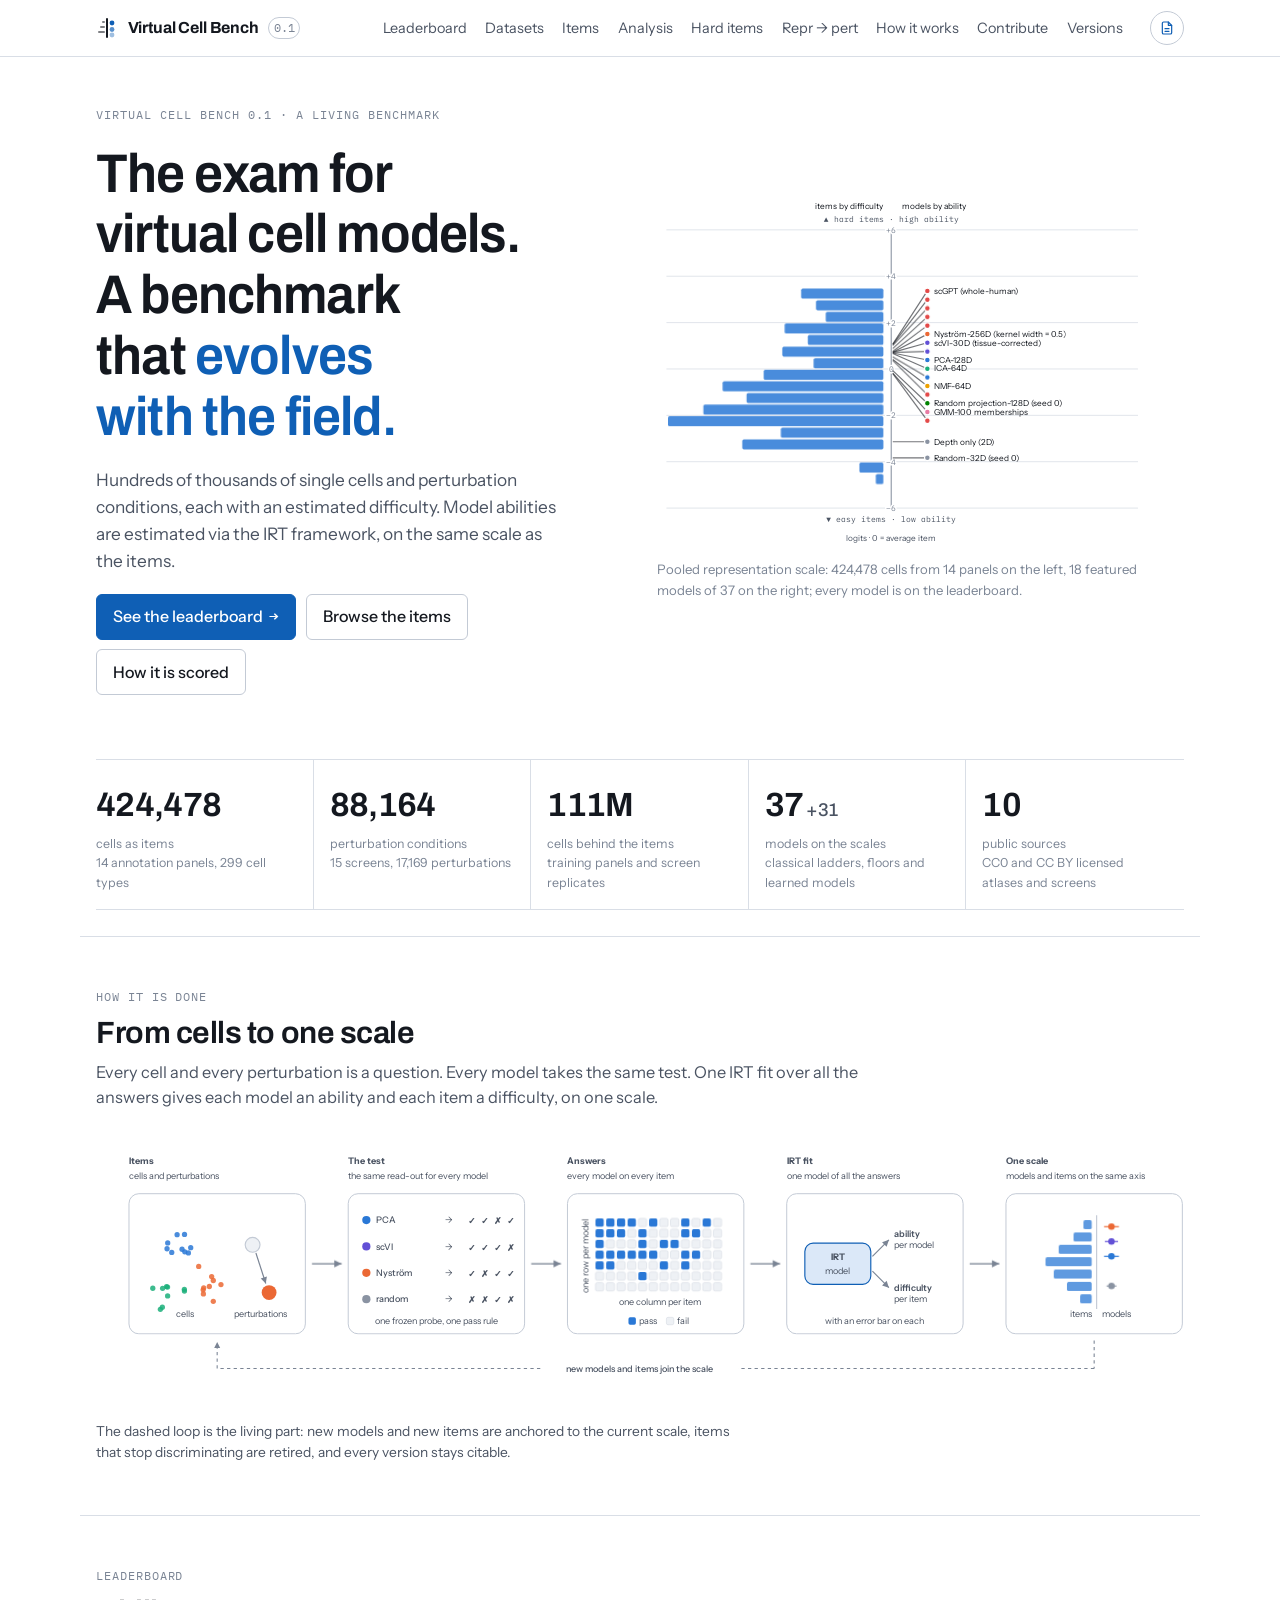
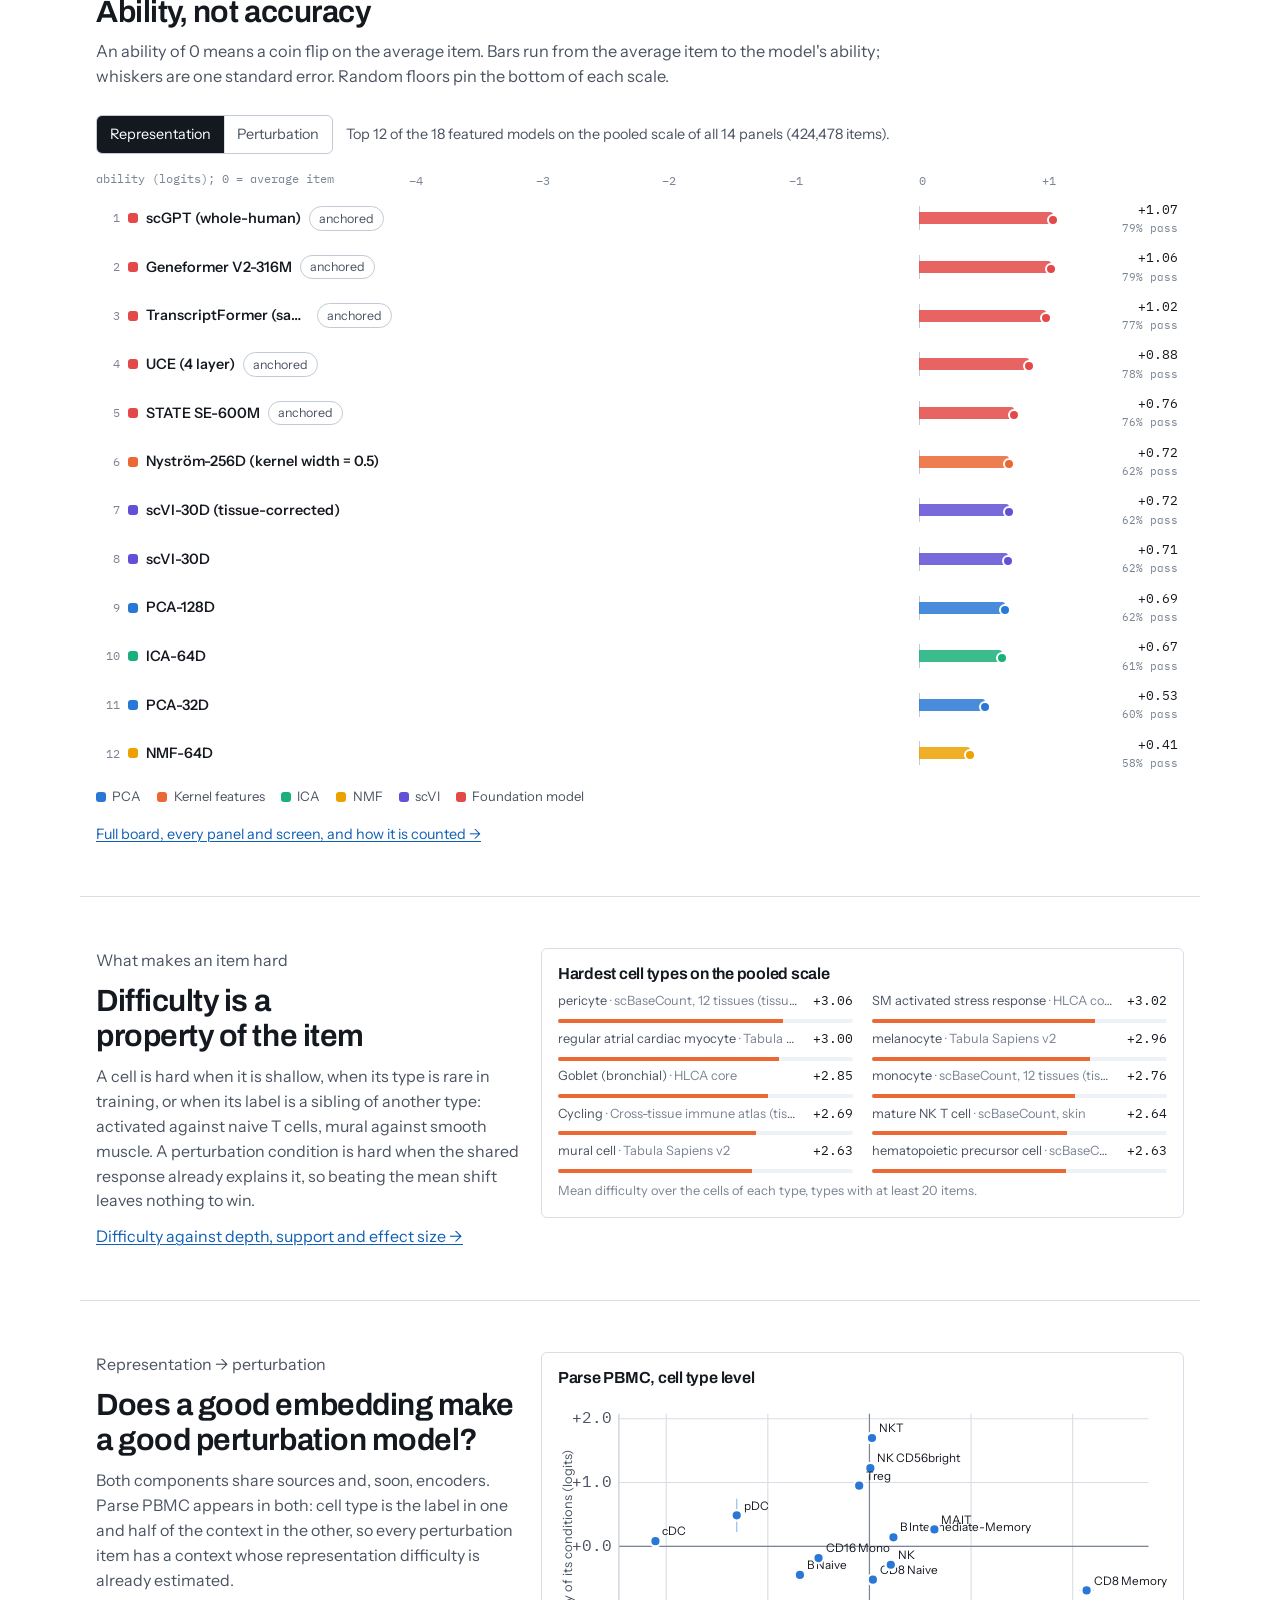
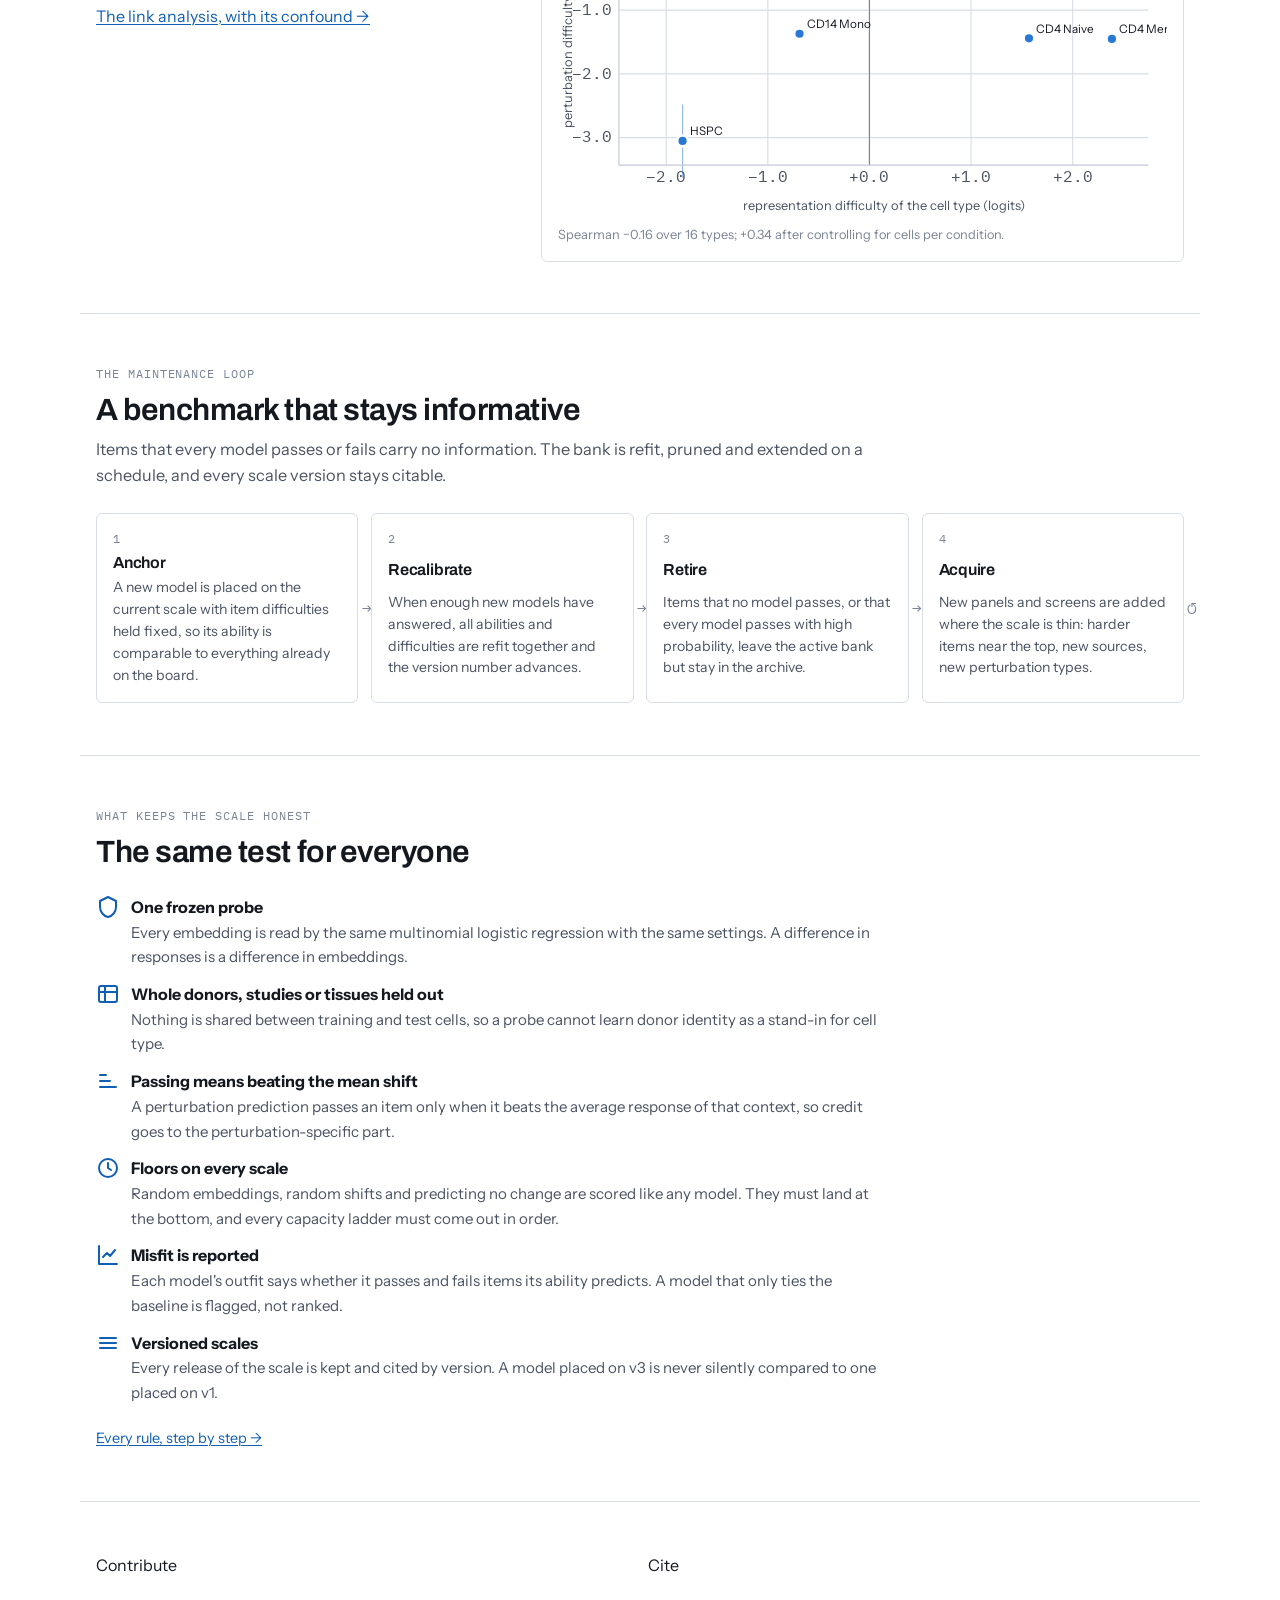
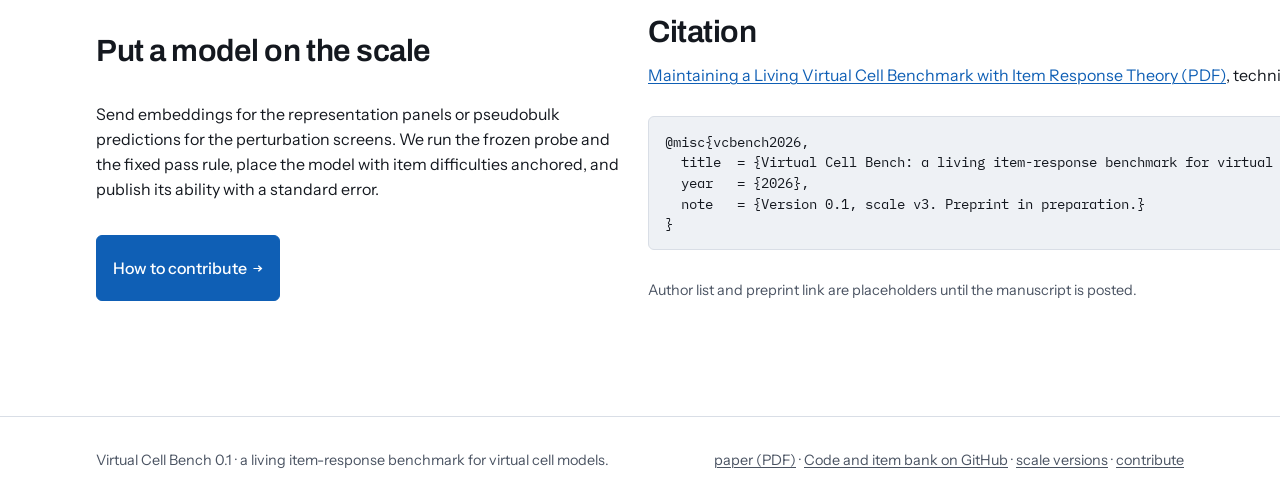
==== index.html @ 53761ced "Publish site from vc-benchmark 5a54bb7 (2026-10-26)" ====
<!doctype html>
<html lang="en">
<head>
<meta charset="utf-8">
<meta name="viewport" content="width=device-width, initial-scale=1, viewport-fit=cover">
<title>Virtual Cell Bench</title>
<meta name="description" content="A living item-response benchmark for virtual cell models: every cell and every perturbation condition carries a difficulty, every model an ability, on one logit scale.">
<link rel="icon" href="data:image/svg+xml,%3Csvg xmlns='http://www.w3.org/2000/svg' viewBox='0 0 32 32'%3E%3Crect width='32' height='32' rx='7' fill='%2314181f'/%3E%3Crect x='14.5' y='5' width='3' height='22' rx='1.5' fill='%23fff'/%3E%3Crect x='6' y='20' width='7' height='2.4' rx='1.2' fill='%23fff' opacity='.6'/%3E%3Crect x='8' y='14' width='5' height='2.4' rx='1.2' fill='%23fff' opacity='.6'/%3E%3Crect x='10' y='8' width='3' height='2.4' rx='1.2' fill='%23fff' opacity='.6'/%3E%3Ccircle cx='22' cy='9' r='2.8' fill='%236ea8f0'/%3E%3Ccircle cx='22' cy='16' r='2.8' fill='%236ea8f0' opacity='.7'/%3E%3Ccircle cx='22' cy='23' r='2.8' fill='%236ea8f0' opacity='.4'/%3E%3C/svg%3E">
<link rel="preconnect" href="https://fonts.googleapis.com">
<link rel="preconnect" href="https://fonts.gstatic.com" crossorigin>
<link rel="stylesheet" href="https://fonts.googleapis.com/css2?family=Archivo:wdth,wght@62..125,400..800&family=Instrument+Sans:wght@400;500;600&family=IBM+Plex+Mono:wght@400;500&display=swap">
<link rel="stylesheet" href="assets/site.css">
<script type="module" src="assets/app.js"></script>
</head>
<body data-page="home" data-base="./">
<div id="nav"></div>
<main>

  <section class="wrap hero" id="top">
    <div class="hero-copy">
      <p class="kicker">Virtual Cell Bench 0.1 · a living benchmark</p>
      <h1><span>The exam for virtual cell models.</span><span>A benchmark that <em>evolves with the field.</em></span></h1>
      <p class="lead" id="hero-lead">Hundreds of thousands of single cells and perturbation conditions, each with an estimated difficulty. Model abilities are estimated via the IRT framework, on the same scale as the items.</p>
      <div class="cta">
        <a class="btn primary" href="leaderboard/">See the leaderboard <span class="arr">→</span></a>
        <a class="btn" href="items/">Browse the items</a>
        <a class="btn" href="how/">How it is scored</a>
      </div>
    </div>
    <figure class="hero-fig">
      <div id="wright-hero" aria-label="Wright map: items by difficulty and models by ability on one logit axis"></div>
      <figcaption id="wright-cap">Pooled representation scale: 424,478 cells from 14 panels on the left, 30 embedding models on the right.</figcaption>
    </figure>
  </section>

  <section class="wrap section tight" id="numbers">
    <dl class="bignums" id="bignums"></dl>
  </section>

  <section class="wrap section" id="pipeline">
    <div class="head">
      <p class="kicker">How it is done</p>
      <h2>From cells to one scale</h2>
      <p class="lead">Every cell and every perturbation is a question. Every model takes the same test. One IRT fit over all the answers gives each model an ability and each item a difficulty, on one scale.</p>
    </div>
    <figure class="scene">
<svg class="scene-svg pipeline" viewBox="0 0 1320 330" role="img" aria-label="The pipeline: cells and perturbations are the items; every model takes the same test; the answers form a pass/fail matrix; an IRT model fits an ability per model and a difficulty per item; both sit on one scale; new models and new items join the same scale and every version is kept." style="width:100%;height:auto;display:block" font-family="var(--body)">
<defs><marker id="pp-a" viewBox="0 0 10 10" refX="9" refY="5" markerWidth="7" markerHeight="7" orient="auto-start-reverse"><path d="M1 1 L9 5 L1 9 z" fill="var(--fg-3)"/></marker></defs>
<g class="pp-step" style="--i:0"><text x="40" y="34" text-anchor="start" font-size="15" fill="var(--fg)" font-weight="700">Items</text>
<text x="40" y="52" text-anchor="start" font-size="11.5" fill="var(--fg-3)">cells and perturbations</text>
<rect x="40" y="70" width="214" height="170" rx="12" fill="var(--bg-2)" stroke="var(--line-2)" stroke-width="1.2"/>
<circle cx="87.0" cy="129.7" r="3.2" fill="var(--s1)" stroke="none" stroke-width="1.5" opacity="0.85"/>
<circle cx="107.4" cy="119.4" r="3.2" fill="var(--s1)" stroke="none" stroke-width="1.5" opacity="0.85"/>
<circle cx="98.4" cy="119.7" r="3.2" fill="var(--s1)" stroke="none" stroke-width="1.5" opacity="0.85"/>
<circle cx="112.1" cy="141.8" r="3.2" fill="var(--s1)" stroke="none" stroke-width="1.5" opacity="0.85"/>
<circle cx="114.9" cy="135.5" r="3.2" fill="var(--s1)" stroke="none" stroke-width="1.5" opacity="0.85"/>
<circle cx="104.4" cy="137.4" r="3.2" fill="var(--s1)" stroke="none" stroke-width="1.5" opacity="0.85"/>
<circle cx="91.9" cy="141.3" r="3.2" fill="var(--s1)" stroke="none" stroke-width="1.5" opacity="0.85"/>
<circle cx="86.2" cy="136.8" r="3.2" fill="var(--s1)" stroke="none" stroke-width="1.5" opacity="0.85"/>
<circle cx="107.7" cy="140.5" r="3.2" fill="var(--s1)" stroke="none" stroke-width="1.5" opacity="0.85"/>
<circle cx="80.5" cy="207.7" r="3.2" fill="var(--s3)" stroke="none" stroke-width="1.5" opacity="0.85"/>
<circle cx="85.6" cy="182.7" r="3.2" fill="var(--s3)" stroke="none" stroke-width="1.5" opacity="0.85"/>
<circle cx="86.8" cy="183.3" r="3.2" fill="var(--s3)" stroke="none" stroke-width="1.5" opacity="0.85"/>
<circle cx="80.8" cy="184.8" r="3.2" fill="var(--s3)" stroke="none" stroke-width="1.5" opacity="0.85"/>
<circle cx="107.3" cy="188.2" r="3.2" fill="var(--s3)" stroke="none" stroke-width="1.5" opacity="0.85"/>
<circle cx="86.9" cy="194.1" r="3.2" fill="var(--s3)" stroke="none" stroke-width="1.5" opacity="0.85"/>
<circle cx="107.2" cy="186.0" r="3.2" fill="var(--s3)" stroke="none" stroke-width="1.5" opacity="0.85"/>
<circle cx="78.1" cy="210.3" r="3.2" fill="var(--s3)" stroke="none" stroke-width="1.5" opacity="0.85"/>
<circle cx="68.9" cy="184.7" r="3.2" fill="var(--s3)" stroke="none" stroke-width="1.5" opacity="0.85"/>
<circle cx="142.3" cy="200.6" r="3.2" fill="var(--s2)" stroke="none" stroke-width="1.5" opacity="0.85"/>
<circle cx="124.6" cy="158.2" r="3.2" fill="var(--s2)" stroke="none" stroke-width="1.5" opacity="0.85"/>
<circle cx="142.3" cy="175.3" r="3.2" fill="var(--s2)" stroke="none" stroke-width="1.5" opacity="0.85"/>
<circle cx="130.7" cy="184.2" r="3.2" fill="var(--s2)" stroke="none" stroke-width="1.5" opacity="0.85"/>
<circle cx="137.5" cy="182.6" r="3.2" fill="var(--s2)" stroke="none" stroke-width="1.5" opacity="0.85"/>
<circle cx="130.3" cy="191.6" r="3.2" fill="var(--s2)" stroke="none" stroke-width="1.5" opacity="0.85"/>
<circle cx="151.6" cy="180.3" r="3.2" fill="var(--s2)" stroke="none" stroke-width="1.5" opacity="0.85"/>
<circle cx="130.0" cy="186.6" r="3.2" fill="var(--s2)" stroke="none" stroke-width="1.5" opacity="0.85"/>
<circle cx="140.3" cy="170.6" r="3.2" fill="var(--s2)" stroke="none" stroke-width="1.5" opacity="0.85"/>
<text x="108" y="220" text-anchor="middle" font-size="11.5" fill="var(--fg-2)">cells</text>
<circle cx="190" cy="132" r="9" fill="var(--bg-3)" stroke="var(--line-2)" stroke-width="1.4"/>
<circle cx="210" cy="190" r="9" fill="var(--s2)" stroke="none" stroke-width="1.5"/>
<line x1="194" y1="142" x2="206" y2="179" stroke="var(--fg-3)" stroke-width="1.4" marker-end="url(#pp-a)"/>
<text x="200" y="220" text-anchor="middle" font-size="11.5" fill="var(--fg-2)">perturbations</text></g>
<g class="pp-step" style="--i:1"><text x="306" y="34" text-anchor="start" font-size="15" fill="var(--fg)" font-weight="700">The test</text>
<text x="306" y="52" text-anchor="start" font-size="11.5" fill="var(--fg-3)">the same read-out for every model</text>
<rect x="306" y="70" width="214" height="170" rx="12" fill="var(--bg-2)" stroke="var(--line-2)" stroke-width="1.2"/>
<circle cx="328" cy="102" r="5" fill="var(--s1)" stroke="none" stroke-width="1.5"/>
<text x="340" y="106" text-anchor="start" font-size="12" fill="var(--fg)" font-weight="500">PCA</text>
<text x="428" y="106" text-anchor="middle" font-size="12" fill="var(--fg-3)">→</text>
<text x="456" y="107" text-anchor="middle" font-size="12.5" fill="var(--s3)" font-weight="700" class="pp-mark" style="--j:0">✓</text>
<text x="472" y="107" text-anchor="middle" font-size="12.5" fill="var(--s3)" font-weight="700" class="pp-mark" style="--j:1">✓</text>
<text x="488" y="107" text-anchor="middle" font-size="12.5" fill="var(--s2)" font-weight="700" class="pp-mark" style="--j:2">✗</text>
<text x="504" y="107" text-anchor="middle" font-size="12.5" fill="var(--s3)" font-weight="700" class="pp-mark" style="--j:3">✓</text>
<circle cx="328" cy="134" r="5" fill="var(--s7)" stroke="none" stroke-width="1.5"/>
<text x="340" y="138" text-anchor="start" font-size="12" fill="var(--fg)" font-weight="500">scVI</text>
<text x="428" y="138" text-anchor="middle" font-size="12" fill="var(--fg-3)">→</text>
<text x="456" y="139" text-anchor="middle" font-size="12.5" fill="var(--s3)" font-weight="700" class="pp-mark" style="--j:4">✓</text>
<text x="472" y="139" text-anchor="middle" font-size="12.5" fill="var(--s3)" font-weight="700" class="pp-mark" style="--j:5">✓</text>
<text x="488" y="139" text-anchor="middle" font-size="12.5" fill="var(--s3)" font-weight="700" class="pp-mark" style="--j:6">✓</text>
<text x="504" y="139" text-anchor="middle" font-size="12.5" fill="var(--s2)" font-weight="700" class="pp-mark" style="--j:7">✗</text>
<circle cx="328" cy="166" r="5" fill="var(--s2)" stroke="none" stroke-width="1.5"/>
<text x="340" y="170" text-anchor="start" font-size="12" fill="var(--fg)" font-weight="500">Nyström</text>
<text x="428" y="170" text-anchor="middle" font-size="12" fill="var(--fg-3)">→</text>
<text x="456" y="171" text-anchor="middle" font-size="12.5" fill="var(--s3)" font-weight="700" class="pp-mark" style="--j:8">✓</text>
<text x="472" y="171" text-anchor="middle" font-size="12.5" fill="var(--s2)" font-weight="700" class="pp-mark" style="--j:9">✗</text>
<text x="488" y="171" text-anchor="middle" font-size="12.5" fill="var(--s3)" font-weight="700" class="pp-mark" style="--j:10">✓</text>
<text x="504" y="171" text-anchor="middle" font-size="12.5" fill="var(--s3)" font-weight="700" class="pp-mark" style="--j:11">✓</text>
<circle cx="328" cy="198" r="5" fill="var(--s0)" stroke="none" stroke-width="1.5"/>
<text x="340" y="202" text-anchor="start" font-size="12" fill="var(--fg)" font-weight="500">random</text>
<text x="428" y="202" text-anchor="middle" font-size="12" fill="var(--fg-3)">→</text>
<text x="456" y="203" text-anchor="middle" font-size="12.5" fill="var(--s2)" font-weight="700" class="pp-mark" style="--j:12">✗</text>
<text x="472" y="203" text-anchor="middle" font-size="12.5" fill="var(--s2)" font-weight="700" class="pp-mark" style="--j:13">✗</text>
<text x="488" y="203" text-anchor="middle" font-size="12.5" fill="var(--s3)" font-weight="700" class="pp-mark" style="--j:14">✓</text>
<text x="504" y="203" text-anchor="middle" font-size="12.5" fill="var(--s2)" font-weight="700" class="pp-mark" style="--j:15">✗</text>
<text x="413.0" y="228" text-anchor="middle" font-size="11" fill="var(--fg-3)">one frozen probe, one pass rule</text></g>
<g class="pp-step" style="--i:2"><text x="572" y="34" text-anchor="start" font-size="15" fill="var(--fg)" font-weight="700">Answers</text>
<text x="572" y="52" text-anchor="start" font-size="11.5" fill="var(--fg-3)">every model on every item</text>
<rect x="572" y="70" width="214" height="170" rx="12" fill="var(--bg-2)" stroke="var(--line-2)" stroke-width="1.2"/>
<rect x="606" y="100" width="10" height="10" rx="2" fill="var(--s1)" stroke="none" stroke-width="0.8" class="pp-cell on" style="--j:0"/>
<rect x="619" y="100" width="10" height="10" rx="2" fill="var(--s1)" stroke="none" stroke-width="0.8" class="pp-cell on" style="--j:1"/>
<rect x="632" y="100" width="10" height="10" rx="2" fill="var(--s1)" stroke="none" stroke-width="0.8" class="pp-cell on" style="--j:2"/>
<rect x="645" y="100" width="10" height="10" rx="2" fill="var(--s1)" stroke="none" stroke-width="0.8" class="pp-cell on" style="--j:3"/>
<rect x="658" y="100" width="10" height="10" rx="2" fill="var(--bg-3)" stroke="var(--line)" stroke-width="0.8" class="pp-cell" style="--j:4"/>
<rect x="671" y="100" width="10" height="10" rx="2" fill="var(--s1)" stroke="none" stroke-width="0.8" class="pp-cell on" style="--j:5"/>
<rect x="684" y="100" width="10" height="10" rx="2" fill="var(--bg-3)" stroke="var(--line)" stroke-width="0.8" class="pp-cell" style="--j:6"/>
<rect x="697" y="100" width="10" height="10" rx="2" fill="var(--bg-3)" stroke="var(--line)" stroke-width="0.8" class="pp-cell" style="--j:7"/>
<rect x="710" y="100" width="10" height="10" rx="2" fill="var(--s1)" stroke="none" stroke-width="0.8" class="pp-cell on" style="--j:8"/>
<rect x="723" y="100" width="10" height="10" rx="2" fill="var(--bg-3)" stroke="var(--line)" stroke-width="0.8" class="pp-cell" style="--j:9"/>
<rect x="736" y="100" width="10" height="10" rx="2" fill="var(--s1)" stroke="none" stroke-width="0.8" class="pp-cell on" style="--j:10"/>
<rect x="749" y="100" width="10" height="10" rx="2" fill="var(--bg-3)" stroke="var(--line)" stroke-width="0.8" class="pp-cell" style="--j:11"/>
<rect x="606" y="113" width="10" height="10" rx="2" fill="var(--s1)" stroke="none" stroke-width="0.8" class="pp-cell on" style="--j:12"/>
<rect x="619" y="113" width="10" height="10" rx="2" fill="var(--s1)" stroke="none" stroke-width="0.8" class="pp-cell on" style="--j:13"/>
<rect x="632" y="113" width="10" height="10" rx="2" fill="var(--s1)" stroke="none" stroke-width="0.8" class="pp-cell on" style="--j:14"/>
<rect x="645" y="113" width="10" height="10" rx="2" fill="var(--bg-3)" stroke="var(--line)" stroke-width="0.8" class="pp-cell" style="--j:15"/>
<rect x="658" y="113" width="10" height="10" rx="2" fill="var(--s1)" stroke="none" stroke-width="0.8" class="pp-cell on" style="--j:16"/>
<rect x="671" y="113" width="10" height="10" rx="2" fill="var(--bg-3)" stroke="var(--line)" stroke-width="0.8" class="pp-cell" style="--j:17"/>
<rect x="684" y="113" width="10" height="10" rx="2" fill="var(--bg-3)" stroke="var(--line)" stroke-width="0.8" class="pp-cell" style="--j:18"/>
<rect x="697" y="113" width="10" height="10" rx="2" fill="var(--bg-3)" stroke="var(--line)" stroke-width="0.8" class="pp-cell" style="--j:19"/>
<rect x="710" y="113" width="10" height="10" rx="2" fill="var(--s1)" stroke="none" stroke-width="0.8" class="pp-cell on" style="--j:20"/>
<rect x="723" y="113" width="10" height="10" rx="2" fill="var(--s1)" stroke="none" stroke-width="0.8" class="pp-cell on" style="--j:21"/>
<rect x="736" y="113" width="10" height="10" rx="2" fill="var(--bg-3)" stroke="var(--line)" stroke-width="0.8" class="pp-cell" style="--j:22"/>
<rect x="749" y="113" width="10" height="10" rx="2" fill="var(--bg-3)" stroke="var(--line)" stroke-width="0.8" class="pp-cell" style="--j:23"/>
<rect x="606" y="126" width="10" height="10" rx="2" fill="var(--s1)" stroke="none" stroke-width="0.8" class="pp-cell on" style="--j:24"/>
<rect x="619" y="126" width="10" height="10" rx="2" fill="var(--bg-3)" stroke="var(--line)" stroke-width="0.8" class="pp-cell" style="--j:25"/>
<rect x="632" y="126" width="10" height="10" rx="2" fill="var(--bg-3)" stroke="var(--line)" stroke-width="0.8" class="pp-cell" style="--j:26"/>
<rect x="645" y="126" width="10" height="10" rx="2" fill="var(--bg-3)" stroke="var(--line)" stroke-width="0.8" class="pp-cell" style="--j:27"/>
<rect x="658" y="126" width="10" height="10" rx="2" fill="var(--s1)" stroke="none" stroke-width="0.8" class="pp-cell on" style="--j:28"/>
<rect x="671" y="126" width="10" height="10" rx="2" fill="var(--bg-3)" stroke="var(--line)" stroke-width="0.8" class="pp-cell" style="--j:29"/>
<rect x="684" y="126" width="10" height="10" rx="2" fill="var(--s1)" stroke="none" stroke-width="0.8" class="pp-cell on" style="--j:30"/>
<rect x="697" y="126" width="10" height="10" rx="2" fill="var(--s1)" stroke="none" stroke-width="0.8" class="pp-cell on" style="--j:31"/>
<rect x="710" y="126" width="10" height="10" rx="2" fill="var(--bg-3)" stroke="var(--line)" stroke-width="0.8" class="pp-cell" style="--j:32"/>
<rect x="723" y="126" width="10" height="10" rx="2" fill="var(--bg-3)" stroke="var(--line)" stroke-width="0.8" class="pp-cell" style="--j:33"/>
<rect x="736" y="126" width="10" height="10" rx="2" fill="var(--bg-3)" stroke="var(--line)" stroke-width="0.8" class="pp-cell" style="--j:34"/>
<rect x="749" y="126" width="10" height="10" rx="2" fill="var(--bg-3)" stroke="var(--line)" stroke-width="0.8" class="pp-cell" style="--j:35"/>
<rect x="606" y="139" width="10" height="10" rx="2" fill="var(--s1)" stroke="none" stroke-width="0.8" class="pp-cell on" style="--j:36"/>
<rect x="619" y="139" width="10" height="10" rx="2" fill="var(--s1)" stroke="none" stroke-width="0.8" class="pp-cell on" style="--j:37"/>
<rect x="632" y="139" width="10" height="10" rx="2" fill="var(--s1)" stroke="none" stroke-width="0.8" class="pp-cell on" style="--j:38"/>
<rect x="645" y="139" width="10" height="10" rx="2" fill="var(--s1)" stroke="none" stroke-width="0.8" class="pp-cell on" style="--j:39"/>
<rect x="658" y="139" width="10" height="10" rx="2" fill="var(--s1)" stroke="none" stroke-width="0.8" class="pp-cell on" style="--j:40"/>
<rect x="671" y="139" width="10" height="10" rx="2" fill="var(--s1)" stroke="none" stroke-width="0.8" class="pp-cell on" style="--j:41"/>
<rect x="684" y="139" width="10" height="10" rx="2" fill="var(--bg-3)" stroke="var(--line)" stroke-width="0.8" class="pp-cell" style="--j:42"/>
<rect x="697" y="139" width="10" height="10" rx="2" fill="var(--bg-3)" stroke="var(--line)" stroke-width="0.8" class="pp-cell" style="--j:43"/>
<rect x="710" y="139" width="10" height="10" rx="2" fill="var(--s1)" stroke="none" stroke-width="0.8" class="pp-cell on" style="--j:44"/>
<rect x="723" y="139" width="10" height="10" rx="2" fill="var(--s1)" stroke="none" stroke-width="0.8" class="pp-cell on" style="--j:45"/>
<rect x="736" y="139" width="10" height="10" rx="2" fill="var(--bg-3)" stroke="var(--line)" stroke-width="0.8" class="pp-cell" style="--j:46"/>
<rect x="749" y="139" width="10" height="10" rx="2" fill="var(--bg-3)" stroke="var(--line)" stroke-width="0.8" class="pp-cell" style="--j:47"/>
<rect x="606" y="152" width="10" height="10" rx="2" fill="var(--s1)" stroke="none" stroke-width="0.8" class="pp-cell on" style="--j:48"/>
<rect x="619" y="152" width="10" height="10" rx="2" fill="var(--s1)" stroke="none" stroke-width="0.8" class="pp-cell on" style="--j:49"/>
<rect x="632" y="152" width="10" height="10" rx="2" fill="var(--bg-3)" stroke="var(--line)" stroke-width="0.8" class="pp-cell" style="--j:50"/>
<rect x="645" y="152" width="10" height="10" rx="2" fill="var(--bg-3)" stroke="var(--line)" stroke-width="0.8" class="pp-cell" style="--j:51"/>
<rect x="658" y="152" width="10" height="10" rx="2" fill="var(--bg-3)" stroke="var(--line)" stroke-width="0.8" class="pp-cell" style="--j:52"/>
<rect x="671" y="152" width="10" height="10" rx="2" fill="var(--bg-3)" stroke="var(--line)" stroke-width="0.8" class="pp-cell" style="--j:53"/>
<rect x="684" y="152" width="10" height="10" rx="2" fill="var(--s1)" stroke="none" stroke-width="0.8" class="pp-cell on" style="--j:54"/>
<rect x="697" y="152" width="10" height="10" rx="2" fill="var(--bg-3)" stroke="var(--line)" stroke-width="0.8" class="pp-cell" style="--j:55"/>
<rect x="710" y="152" width="10" height="10" rx="2" fill="var(--s1)" stroke="none" stroke-width="0.8" class="pp-cell on" style="--j:56"/>
<rect x="723" y="152" width="10" height="10" rx="2" fill="var(--bg-3)" stroke="var(--line)" stroke-width="0.8" class="pp-cell" style="--j:57"/>
<rect x="736" y="152" width="10" height="10" rx="2" fill="var(--bg-3)" stroke="var(--line)" stroke-width="0.8" class="pp-cell" style="--j:58"/>
<rect x="749" y="152" width="10" height="10" rx="2" fill="var(--bg-3)" stroke="var(--line)" stroke-width="0.8" class="pp-cell" style="--j:59"/>
<rect x="606" y="165" width="10" height="10" rx="2" fill="var(--bg-3)" stroke="var(--line)" stroke-width="0.8" class="pp-cell" style="--j:60"/>
<rect x="619" y="165" width="10" height="10" rx="2" fill="var(--bg-3)" stroke="var(--line)" stroke-width="0.8" class="pp-cell" style="--j:61"/>
<rect x="632" y="165" width="10" height="10" rx="2" fill="var(--bg-3)" stroke="var(--line)" stroke-width="0.8" class="pp-cell" style="--j:62"/>
<rect x="645" y="165" width="10" height="10" rx="2" fill="var(--bg-3)" stroke="var(--line)" stroke-width="0.8" class="pp-cell" style="--j:63"/>
<rect x="658" y="165" width="10" height="10" rx="2" fill="var(--s1)" stroke="none" stroke-width="0.8" class="pp-cell on" style="--j:64"/>
<rect x="671" y="165" width="10" height="10" rx="2" fill="var(--bg-3)" stroke="var(--line)" stroke-width="0.8" class="pp-cell" style="--j:65"/>
<rect x="684" y="165" width="10" height="10" rx="2" fill="var(--bg-3)" stroke="var(--line)" stroke-width="0.8" class="pp-cell" style="--j:66"/>
<rect x="697" y="165" width="10" height="10" rx="2" fill="var(--bg-3)" stroke="var(--line)" stroke-width="0.8" class="pp-cell" style="--j:67"/>
<rect x="710" y="165" width="10" height="10" rx="2" fill="var(--bg-3)" stroke="var(--line)" stroke-width="0.8" class="pp-cell" style="--j:68"/>
<rect x="723" y="165" width="10" height="10" rx="2" fill="var(--bg-3)" stroke="var(--line)" stroke-width="0.8" class="pp-cell" style="--j:69"/>
<rect x="736" y="165" width="10" height="10" rx="2" fill="var(--bg-3)" stroke="var(--line)" stroke-width="0.8" class="pp-cell" style="--j:70"/>
<rect x="749" y="165" width="10" height="10" rx="2" fill="var(--bg-3)" stroke="var(--line)" stroke-width="0.8" class="pp-cell" style="--j:71"/>
<rect x="606" y="178" width="10" height="10" rx="2" fill="var(--bg-3)" stroke="var(--line)" stroke-width="0.8" class="pp-cell" style="--j:72"/>
<rect x="619" y="178" width="10" height="10" rx="2" fill="var(--bg-3)" stroke="var(--line)" stroke-width="0.8" class="pp-cell" style="--j:73"/>
<rect x="632" y="178" width="10" height="10" rx="2" fill="var(--bg-3)" stroke="var(--line)" stroke-width="0.8" class="pp-cell" style="--j:74"/>
<rect x="645" y="178" width="10" height="10" rx="2" fill="var(--bg-3)" stroke="var(--line)" stroke-width="0.8" class="pp-cell" style="--j:75"/>
<rect x="658" y="178" width="10" height="10" rx="2" fill="var(--bg-3)" stroke="var(--line)" stroke-width="0.8" class="pp-cell" style="--j:76"/>
<rect x="671" y="178" width="10" height="10" rx="2" fill="var(--bg-3)" stroke="var(--line)" stroke-width="0.8" class="pp-cell" style="--j:77"/>
<rect x="684" y="178" width="10" height="10" rx="2" fill="var(--bg-3)" stroke="var(--line)" stroke-width="0.8" class="pp-cell" style="--j:78"/>
<rect x="697" y="178" width="10" height="10" rx="2" fill="var(--bg-3)" stroke="var(--line)" stroke-width="0.8" class="pp-cell" style="--j:79"/>
<rect x="710" y="178" width="10" height="10" rx="2" fill="var(--bg-3)" stroke="var(--line)" stroke-width="0.8" class="pp-cell" style="--j:80"/>
<rect x="723" y="178" width="10" height="10" rx="2" fill="var(--bg-3)" stroke="var(--line)" stroke-width="0.8" class="pp-cell" style="--j:81"/>
<rect x="736" y="178" width="10" height="10" rx="2" fill="var(--bg-3)" stroke="var(--line)" stroke-width="0.8" class="pp-cell" style="--j:82"/>
<rect x="749" y="178" width="10" height="10" rx="2" fill="var(--bg-3)" stroke="var(--line)" stroke-width="0.8" class="pp-cell" style="--j:83"/>
<text x="598" y="145.5" text-anchor="middle" font-size="10.5" fill="var(--fg-2)" transform="rotate(-90 598 145.5)">one row per model</text>
<text x="684.0" y="205" text-anchor="middle" font-size="10.5" fill="var(--fg-2)">one column per item</text>
<rect x="646" y="220" width="9" height="9" rx="2" fill="var(--s1)" stroke="none" stroke-width="1.2"/>
<text x="659" y="228" text-anchor="start" font-size="10.5" fill="var(--fg-3)">pass</text>
<rect x="692" y="220" width="9" height="9" rx="2" fill="var(--bg-3)" stroke="var(--line)" stroke-width="0.8"/>
<text x="705" y="228" text-anchor="start" font-size="10.5" fill="var(--fg-3)">fail</text></g>
<g class="pp-step" style="--i:3"><text x="838" y="34" text-anchor="start" font-size="15" fill="var(--fg)" font-weight="700">IRT fit</text>
<text x="838" y="52" text-anchor="start" font-size="11.5" fill="var(--fg-3)">one model of all the answers</text>
<rect x="838" y="70" width="214" height="170" rx="12" fill="var(--bg-2)" stroke="var(--line-2)" stroke-width="1.2"/>
<rect x="860" y="130" width="80" height="50" rx="10" fill="var(--accent-soft)" stroke="var(--accent)" stroke-width="1.4"/>
<text x="900" y="151" text-anchor="middle" font-size="15" fill="var(--fg)" font-weight="700">IRT</text>
<text x="900" y="168" text-anchor="middle" font-size="11" fill="var(--fg-2)">model</text>
<line x1="942" y1="146" x2="962" y2="126" stroke="var(--fg-3)" stroke-width="1.4" marker-end="url(#pp-a)"/>
<line x1="942" y1="164" x2="962" y2="184" stroke="var(--fg-3)" stroke-width="1.4" marker-end="url(#pp-a)"/>
<text x="968" y="122" text-anchor="start" font-size="12.5" fill="var(--fg)" font-weight="600">ability</text>
<text x="968" y="136" text-anchor="start" font-size="11" fill="var(--fg-2)">per model</text>
<text x="968" y="188" text-anchor="start" font-size="12.5" fill="var(--fg)" font-weight="600">difficulty</text>
<text x="968" y="202" text-anchor="start" font-size="11" fill="var(--fg-2)">per item</text>
<text x="945.0" y="228" text-anchor="middle" font-size="11" fill="var(--fg-3)">with an error bar on each</text></g>
<g class="pp-step" style="--i:4"><text x="1104" y="34" text-anchor="start" font-size="15" fill="var(--fg)" font-weight="700">One scale</text>
<text x="1104" y="52" text-anchor="start" font-size="11.5" fill="var(--fg-3)">models and items on the same axis</text>
<rect x="1104" y="70" width="214" height="170" rx="12" fill="var(--bg-2)" stroke="var(--line-2)" stroke-width="1.2"/>
<line x1="1214" y1="96" x2="1214" y2="210" stroke="var(--line-2)" stroke-width="1.4"/>
<rect x="1198" y="102" width="10" height="11" rx="2" fill="var(--s1)" stroke="none" stroke-width="1.2" opacity="0.75" class="pp-bar" style="--j:0"/>
<rect x="1186" y="117" width="22" height="11" rx="2" fill="var(--s1)" stroke="none" stroke-width="1.2" opacity="0.75" class="pp-bar" style="--j:1"/>
<rect x="1168" y="132" width="40" height="11" rx="2" fill="var(--s1)" stroke="none" stroke-width="1.2" opacity="0.75" class="pp-bar" style="--j:2"/>
<rect x="1152" y="147" width="56" height="11" rx="2" fill="var(--s1)" stroke="none" stroke-width="1.2" opacity="0.75" class="pp-bar" style="--j:3"/>
<rect x="1162" y="162" width="46" height="11" rx="2" fill="var(--s1)" stroke="none" stroke-width="1.2" opacity="0.75" class="pp-bar" style="--j:4"/>
<rect x="1178" y="177" width="30" height="11" rx="2" fill="var(--s1)" stroke="none" stroke-width="1.2" opacity="0.75" class="pp-bar" style="--j:5"/>
<rect x="1194" y="192" width="14" height="11" rx="2" fill="var(--s1)" stroke="none" stroke-width="1.2" opacity="0.75" class="pp-bar" style="--j:6"/>
<g class="pp-dot" style="--j:0"><line x1="1223" y1="110" x2="1241" y2="110" stroke="var(--s2)" stroke-width="1.4"/><circle cx="1232" cy="110" r="4" fill="var(--s2)" stroke="none" stroke-width="1.5"/></g>
<g class="pp-dot" style="--j:1"><line x1="1224" y1="128" x2="1240" y2="128" stroke="var(--s7)" stroke-width="1.4"/><circle cx="1232" cy="128" r="4" fill="var(--s7)" stroke="none" stroke-width="1.5"/></g>
<g class="pp-dot" style="--j:2"><line x1="1223" y1="146" x2="1241" y2="146" stroke="var(--s1)" stroke-width="1.4"/><circle cx="1232" cy="146" r="4" fill="var(--s1)" stroke="none" stroke-width="1.5"/></g>
<g class="pp-dot" style="--j:3"><line x1="1226" y1="182" x2="1238" y2="182" stroke="var(--s0)" stroke-width="1.4"/><circle cx="1232" cy="182" r="4" fill="var(--s0)" stroke="none" stroke-width="1.5"/></g>
<text x="1208" y="220" text-anchor="end" font-size="10.5" fill="var(--fg-3)">items</text>
<text x="1220" y="220" text-anchor="start" font-size="10.5" fill="var(--fg-3)">models</text></g>
<line x1="262" y1="155.0" x2="298" y2="155.0" stroke="var(--fg-3)" stroke-width="1.6" marker-end="url(#pp-a)" class="pp-arrow" style="--i:0"/>
<line x1="528" y1="155.0" x2="564" y2="155.0" stroke="var(--fg-3)" stroke-width="1.6" marker-end="url(#pp-a)" class="pp-arrow" style="--i:1"/>
<line x1="794" y1="155.0" x2="830" y2="155.0" stroke="var(--fg-3)" stroke-width="1.6" marker-end="url(#pp-a)" class="pp-arrow" style="--i:2"/>
<line x1="1060" y1="155.0" x2="1096" y2="155.0" stroke="var(--fg-3)" stroke-width="1.6" marker-end="url(#pp-a)" class="pp-arrow" style="--i:3"/>
<g class="pp-step" style="--i:5"><line x1="1211.0" y1="248" x2="1211.0" y2="282" stroke="var(--fg-3)" stroke-width="1.3" stroke-dasharray="4 4" class="pp-loop"/>
<line x1="1211.0" y1="282" x2="147.0" y2="282" stroke="var(--fg-3)" stroke-width="1.3" stroke-dasharray="4 4" class="pp-loop"/>
<line x1="147.0" y1="282" x2="147.0" y2="250" stroke="var(--fg-3)" stroke-width="1.3" stroke-dasharray="4 4" marker-end="url(#pp-a)" class="pp-loop"/>
<rect x="540.0" y="270" width="240" height="24" rx="6" fill="var(--bg-2)" stroke="none" stroke-width="1.2"/>
<text x="660.0" y="286" text-anchor="middle" font-size="12" fill="var(--fg-2)" font-weight="500">new models and items join the scale</text></g>
</svg>
      <figcaption>The dashed loop is the living part: new models and new items are anchored to the current scale, items that stop discriminating are retired, and every version stays citable.</figcaption>
    </figure>
  </section>

  <section class="wrap section" id="leaderboard">
    <div class="head">
      <p class="kicker">Leaderboard</p>
      <h2>Ability, not accuracy</h2>
      <p class="lead">An ability of 0 means a coin flip on the average item. Bars run from the average item to the model's ability; whiskers are one standard error. Random floors pin the bottom of each scale.</p>
    </div>
    <div class="bar"><div class="seg" id="home-comp"><button type="button" data-comp="repr" class="on" aria-pressed="true">Representation</button><button type="button" data-comp="pert" aria-pressed="false">Perturbation</button></div><span class="note" id="home-scale-note"></span></div>
    <div id="home-board"></div>
    <div id="home-legend"></div>
    <p class="note" style="margin-top:1rem"><a href="leaderboard/">Full board, every panel and screen, and how it is counted →</a></p>
  </section>

  <section class="wrap section" id="hard">
    <div class="teaser">
      <div class="txt">
        <p class="kicker">What makes an item hard</p>
        <h2>Difficulty is a property of the item</h2>
        <p>A cell is hard when it is shallow, when its type is rare in training, or when its label is a sibling of another type: activated against naive T cells, mural against smooth muscle. A perturbation condition is hard when the shared response already explains it, so beating the mean shift leaves nothing to win.</p>
        <p><a href="analysis/">Difficulty against depth, support and effect size →</a></p>
      </div>
      <div class="fig"><h3>Hardest cell types on the pooled scale</h3><div id="hard-list"></div><p class="foot">Mean difficulty over the cells of each type, types with at least 20 items.</p></div>
    </div>
  </section>

  <section class="wrap section" id="link">
    <div class="teaser">
      <div class="txt">
        <p class="kicker">Representation → perturbation</p>
        <h2>Does a good embedding make a good perturbation model?</h2>
        <p>Both components share sources and, soon, encoders. Parse PBMC appears in both: cell type is the label in one and half of the context in the other, so every perturbation item has a context whose representation difficulty is already estimated.</p>
        <p><a href="link/">The link analysis, with its confound →</a></p>
      </div>
      <div class="fig"><h3>Parse PBMC, cell type level</h3><div id="link-teaser"></div><p class="foot" id="link-foot"></p></div>
    </div>
  </section>

  <section class="wrap section" id="loop">
    <div class="head">
      <p class="kicker">The maintenance loop</p>
      <h2>A benchmark that stays informative</h2>
      <p class="lead">Items that every model passes or fails carry no information. The bank is refit, pruned and extended on a schedule, and every scale version stays citable.</p>
    </div>
    <div class="loop">
      <div class="step"><h4>Anchor</h4><p>A new model is placed on the current scale with item difficulties held fixed, so its ability is comparable to everything already on the board.</p></div>
      <div class="step"><h4>Recalibrate</h4><p>When enough new models have answered, all abilities and difficulties are refit together and the version number advances.</p></div>
      <div class="step"><h4>Retire</h4><p>Items that no model passes, or that every model passes with high probability, leave the active bank but stay in the archive.</p></div>
      <div class="step"><h4>Acquire</h4><p>New panels and screens are added where the scale is thin: harder items near the top, new sources, new perturbation types.</p></div>
    </div>
  </section>

  <section class="wrap section" id="trust">
    <div class="head">
      <p class="kicker">What keeps the scale honest</p>
      <h2>The same test for everyone</h2>
    </div>
    <div class="trust"><ul>
      <li><svg class="ico" viewBox="0 0 24 24" fill="none" stroke="currentColor" stroke-width="2" stroke-linecap="round" stroke-linejoin="round"><path d="M12 2l8 4v6c0 5-3.5 9-8 10-4.5-1-8-5-8-10V6z"/></svg><div><b>One frozen probe</b><span>Every embedding is read by the same multinomial logistic regression with the same settings. A difference in responses is a difference in embeddings.</span></div></li>
      <li><svg class="ico" viewBox="0 0 24 24" fill="none" stroke="currentColor" stroke-width="2" stroke-linecap="round" stroke-linejoin="round"><rect x="3" y="4" width="18" height="16" rx="2"/><path d="M3 10h18M9 4v16"/></svg><div><b>Whole donors, studies or tissues held out</b><span>Nothing is shared between training and test cells, so a probe cannot learn donor identity as a stand-in for cell type.</span></div></li>
      <li><svg class="ico" viewBox="0 0 24 24" fill="none" stroke="currentColor" stroke-width="2" stroke-linecap="round" stroke-linejoin="round"><path d="M4 18h16M4 12h10M4 6h6"/></svg><div><b>Passing means beating the mean shift</b><span>A perturbation prediction passes an item only when it beats the average response of that context, so credit goes to the perturbation-specific part.</span></div></li>
      <li><svg class="ico" viewBox="0 0 24 24" fill="none" stroke="currentColor" stroke-width="2" stroke-linecap="round" stroke-linejoin="round"><circle cx="12" cy="12" r="9"/><path d="M12 7v5l3 2"/></svg><div><b>Floors on every scale</b><span>Random embeddings, random shifts and predicting no change are scored like any model. They must land at the bottom, and every capacity ladder must come out in order.</span></div></li>
      <li><svg class="ico" viewBox="0 0 24 24" fill="none" stroke="currentColor" stroke-width="2" stroke-linecap="round" stroke-linejoin="round"><path d="M3 3v18h18"/><path d="M7 14l4-4 3 3 5-6"/></svg><div><b>Misfit is reported</b><span>Each model's outfit says whether it passes and fails items its ability predicts. A model that only ties the baseline is flagged, not ranked.</span></div></li>
      <li><svg class="ico" viewBox="0 0 24 24" fill="none" stroke="currentColor" stroke-width="2" stroke-linecap="round" stroke-linejoin="round"><path d="M4 7h16M4 12h16M4 17h16"/></svg><div><b>Versioned scales</b><span>Every release of the scale is kept and cited by version. A model placed on v3 is never silently compared to one placed on v1.</span></div></li>
    </ul></div>
    <p class="note" style="margin-top:1.4rem"><a href="how/">Every rule, step by step →</a></p>
  </section>

  <section class="wrap section" id="cite">
    <div class="grid cols-2">
      <div class="prose">
        <p class="kicker">Contribute</p>
        <h2>Put a model on the scale</h2>
        <p>Send embeddings for the representation panels or pseudobulk predictions for the perturbation screens. We run the frozen probe and the fixed pass rule, place the model with item difficulties anchored, and publish its ability with a standard error.</p>
        <div class="cta"><a class="btn primary" href="contribute/">How to contribute <span class="arr">→</span></a></div>
      </div>
      <div class="prose">
        <p class="kicker">Cite</p>
        <h2>Citation</h2>
        <p><a href="virtual-cell-bench-0.1.pdf">Maintaining a Living Virtual Cell Benchmark with Item Response Theory (PDF)</a>, technical report, 2026.</p>
        <div class="cite"><pre id="bib">@misc{vcbench2026,
  title  = {Virtual Cell Bench: a living item-response benchmark for virtual cell models},
  year   = {2026},
  note   = {Version 0.1, scale v3. Preprint in preparation.}
}</pre><button type="button" id="copy-bib">Copy</button></div>
        <p class="note">Author list and preprint link are placeholders until the manuscript is posted.</p>
      </div>
    </div>
  </section>

</main>
<div id="footer"></div>
</body>
</html>
---- assets/site.css ----
/* Virtual Cell Bench — one stylesheet, no build step.
   Layout: a single reading column (72ch) for prose, a wider column (1120px) for boards and charts.
   The logit scale is the visual motif: a vertical hairline axis runs through the hero and section heads. */

:root {
  /* color tokens, light */
  --bg: #ffffff;
  --bg-2: #ffffff;
  --bg-3: #eef1f5;
  --fg: #14181f;
  --fg-2: #4a5362;
  --fg-3: #7a8494;
  --line: #d9dee6;
  --line-2: #c3cad5;
  --accent: #0f5fb5;
  --accent-2: #0b4d93;
  --accent-soft: #dbe8f8;
  --warn: #b35c00;
  --warn-soft: #fbe9d6;
  --ok: #0c6b2a;
  /* categorical slots (validated, light) */
  --s1: #2a78d6; --s2: #eb6834; --s3: #1baf7a; --s4: #eda100; --s5: #e87ba4; --s6: #008300; --s7: #6250d6; --s8: #e34948; --s0: #8a93a2;
  --seq-1: #cde2fb; --seq-2: #86b6ef; --seq-3: #3987e5; --seq-4: #1c5cab; --seq-5: #0d366b;
  /* type */
  --display: "Archivo", "Helvetica Neue", Arial, sans-serif;
  --body: "Instrument Sans", "Segoe UI", Helvetica, Arial, sans-serif;
  --mono: "IBM Plex Mono", ui-monospace, "SFMono-Regular", Menlo, monospace;
  --radius: 6px;
  --shadow: 0 1px 2px rgba(20, 24, 31, 0.06), 0 6px 20px rgba(20, 24, 31, 0.05);
  --wide: 1120px;
  --read: 72ch;
  color-scheme: light;
}

*, *::before, *::after { box-sizing: border-box; }
html { -webkit-text-size-adjust: 100%; scroll-behavior: smooth; }
@media (prefers-reduced-motion: reduce) { html { scroll-behavior: auto; } *, *::before, *::after { animation: none !important; transition: none !important; } }
body {
  margin: 0; background: var(--bg); color: var(--fg); font-family: var(--body); font-size: 16px; line-height: 1.55;
  font-feature-settings: "ss01", "cv11"; min-height: 100%;
}
h1, h2, h3, h4 { font-family: var(--display); font-weight: 640; line-height: 1.12; letter-spacing: -0.015em; text-wrap: balance; margin: 0; }
h1 { font-size: clamp(2rem, 4.5vw, 3.4rem); font-stretch: 92%; }
h2 { font-size: clamp(1.45rem, 2.4vw, 1.95rem); }
h3 { font-size: 1.15rem; }
h4 { font-size: 1rem; }
p { margin: 0; }
a { color: var(--accent); text-decoration-thickness: 1px; text-underline-offset: 2px; }
a:hover { color: var(--accent-2); }
code, pre, .mono { font-family: var(--mono); font-size: 0.86em; }
pre { background: var(--bg-3); border: 1px solid var(--line); border-radius: var(--radius); padding: 0.9rem 1rem; overflow-x: auto; line-height: 1.5; }
code { background: var(--bg-3); padding: 0.05em 0.35em; border-radius: 4px; }
pre code { background: none; padding: 0; }
small, .small { font-size: 0.85rem; }
.muted { color: var(--fg-2); }
.faint { color: var(--fg-3); }
.num, td.num, .tabular { font-variant-numeric: tabular-nums; }
:focus-visible { outline: 2px solid var(--accent); outline-offset: 2px; }
button { font: inherit; color: inherit; }
img, svg { max-width: 100%; }
hr { border: 0; border-top: 1px solid var(--line); margin: 0; }
[hidden] { display: none !important; }

/* ---------- chrome ---------- */
.nav {
  position: sticky; top: 0; z-index: 20; background: color-mix(in srgb, var(--bg) 86%, transparent); backdrop-filter: blur(10px);
  border-bottom: 1px solid var(--line);
}
.nav-inner {
  max-width: var(--wide); margin: 0 auto; display: flex; align-items: center; gap: 1.2rem; min-height: 56px;
  padding-inline: max(16px, env(safe-area-inset-left, 0px)) max(16px, env(safe-area-inset-right, 0px));
}
.brand { display: inline-flex; align-items: center; gap: 0.6rem; font-family: var(--display); font-weight: 700; letter-spacing: -0.01em; text-decoration: none; color: var(--fg); white-space: nowrap; }
.brand .mark { width: 22px; height: 22px; display: block; }
.brand .ver { font-family: var(--mono); font-weight: 400; font-size: 0.72rem; color: var(--fg-3); padding: 0.1em 0.4em; border: 1px solid var(--line-2); border-radius: 999px; }
.nav-links { display: flex; gap: 0.15rem; margin-left: auto; overflow-x: auto; scrollbar-width: none; }
.nav-links::-webkit-scrollbar { display: none; }
.nav-links a { color: var(--fg-2); text-decoration: none; font-size: 0.9rem; padding: 0.45rem 0.5rem; border-radius: 4px; white-space: nowrap; }
.nav-links a:hover { color: var(--fg); background: var(--bg-3); }
.nav-links a[aria-current="page"] { color: var(--fg); font-weight: 600; box-shadow: inset 0 -2px 0 var(--accent); border-radius: 0; }
.theme-btn { border: 1px solid var(--line-2); background: var(--bg-2); border-radius: 999px; width: 34px; height: 34px; display: inline-grid; place-items: center; cursor: pointer; flex: none; }
.theme-btn svg { width: 16px; height: 16px; }
.theme-btn:hover { background: var(--bg-3); }
.footer { border-top: 1px solid var(--line); margin-top: 4rem; color: var(--fg-2); font-size: 0.9rem; }
.footer-inner { max-width: var(--wide); margin: 0 auto; padding-block: 2rem; padding-inline: max(16px, env(safe-area-inset-left, 0px)) max(16px, env(safe-area-inset-right, 0px)); display: flex; flex-wrap: wrap; gap: 1rem 2rem; justify-content: space-between; }
.footer a { color: inherit; }

/* ---------- layout ---------- */
.wrap { max-width: var(--wide); margin: 0 auto; padding-inline: max(16px, env(safe-area-inset-left, 0px)) max(16px, env(safe-area-inset-right, 0px)); }
.read { max-width: var(--read); }
.section { padding-block: 3.2rem; }
.section + .section { border-top: 1px solid var(--line); }
.section.tight { padding-block: 1.6rem; }
.head { display: grid; gap: 0.6rem; margin-bottom: 1.6rem; max-width: var(--read); }
.head .kicker { font-family: var(--mono); font-size: 0.74rem; letter-spacing: 0.08em; text-transform: uppercase; color: var(--fg-3); }
.head p.lead { color: var(--fg-2); font-size: 1.02rem; }
.page-head { padding-block: 2.6rem 1.2rem; display: grid; gap: 0.7rem; }
.page-head .kicker { font-family: var(--mono); font-size: 0.74rem; letter-spacing: 0.08em; text-transform: uppercase; color: var(--fg-3); }
.page-head p { color: var(--fg-2); max-width: var(--read); font-size: 1.05rem; }
.grid { display: grid; gap: 1rem; }
.grid.cols-2 { grid-template-columns: repeat(auto-fit, minmax(min(100%, 320px), 1fr)); }
.grid.cols-3 { grid-template-columns: repeat(auto-fit, minmax(min(100%, 280px), 1fr)); }
.grid.cols-4 { grid-template-columns: repeat(auto-fit, minmax(min(100%, 220px), 1fr)); }
.prose { max-width: var(--read); display: grid; gap: 0.9rem; }
.prose h2 { margin-top: 1.4rem; }
.prose h3 { margin-top: 0.8rem; }
.prose ul, .prose ol { margin: 0; padding-left: 1.3rem; display: grid; gap: 0.35rem; }
.prose li::marker { color: var(--fg-3); }
.prose table { font-size: 0.92rem; }
.callout { border-left: 3px solid var(--accent); background: var(--accent-soft); padding: 0.8rem 1rem; border-radius: 0 var(--radius) var(--radius) 0; }
.callout.warn { border-color: var(--warn); background: var(--warn-soft); }
.note { color: var(--fg-2); font-size: 0.9rem; }
.btn { display: inline-flex; align-items: center; gap: 0.4rem; padding: 0.6rem 1rem; border: 1px solid var(--line-2); border-radius: var(--radius); background: var(--bg-2); color: var(--fg); text-decoration: none; font-weight: 500; cursor: pointer; }
.btn:hover { background: var(--bg-3); color: var(--fg); }
.btn.primary { background: var(--accent); border-color: var(--accent); color: #fff; }
.btn.primary:hover { background: var(--accent-2); color: #fff; }
.cta { display: flex; flex-wrap: wrap; gap: 0.6rem; }
.arr { font-family: var(--mono); }

/* ---------- hero ---------- */
.hero { padding-block: 3rem 2.4rem; display: grid; gap: 2rem; grid-template-columns: minmax(0, 1fr); align-items: center; }
@media (min-width: 900px) { .hero { grid-template-columns: minmax(0, 5fr) minmax(0, 6fr); gap: 3rem; } }
.hero-copy { display: grid; gap: 1.2rem; }
.hero-copy .kicker { font-family: var(--mono); font-size: 0.78rem; letter-spacing: 0.08em; text-transform: uppercase; color: var(--fg-3); }
.hero-copy h1 span { display: block; }
.hero-copy h1 em { font-style: normal; color: var(--accent); }
.hero-copy .lead { color: var(--fg-2); font-size: 1.08rem; max-width: 52ch; }
.hero-fig { min-width: 0; }
.hero-fig figcaption { font-size: 0.82rem; color: var(--fg-3); margin-top: 0.4rem; }

/* ---------- big numbers ---------- */
.bignums { display: grid; grid-template-columns: repeat(auto-fit, minmax(min(100%, 150px), 1fr)); gap: 0; border-top: 1px solid var(--line); border-bottom: 1px solid var(--line); margin: 0; }
.bignums div { padding: 1.2rem 1rem 1.1rem 0; border-right: 1px solid var(--line); display: grid; gap: 0.15rem; align-content: start; }
.bignums div:last-child { border-right: 0; }
.bignums div + div { padding-left: 1rem; }
.bignums dt { font-size: 0.78rem; color: var(--fg-3); order: 2; }
.bignums dd { margin: 0; font-family: var(--display); font-size: clamp(1.5rem, 3vw, 2.1rem); font-weight: 640; letter-spacing: -0.02em; font-variant-numeric: tabular-nums; order: 1; }
.bignums dd small { font-size: 0.55em; font-weight: 500; color: var(--fg-2); margin-left: 0.15em; }

/* ---------- segmented controls & selects ---------- */
.bar { display: flex; flex-wrap: wrap; gap: 0.6rem 0.8rem; align-items: center; margin-bottom: 1rem; }
.bar .grow { flex: 1; }
.seg { display: inline-flex; border: 1px solid var(--line-2); border-radius: var(--radius); overflow: hidden; background: var(--bg-2); }
.seg button { border: 0; background: transparent; padding: 0.45rem 0.8rem; cursor: pointer; color: var(--fg-2); font-size: 0.9rem; white-space: nowrap; }
.seg button + button { border-left: 1px solid var(--line); }
.seg button.on, .seg button[aria-pressed="true"] { background: var(--fg); color: var(--bg); }
.seg button:hover:not(.on) { background: var(--bg-3); color: var(--fg); }
select.sel, input.inp { font: inherit; font-size: 0.92rem; color: var(--fg); background: var(--bg-2); border: 1px solid var(--line-2); border-radius: var(--radius); padding: 0.42rem 0.6rem; max-width: 100%; }
input.inp { min-width: 0; width: min(100%, 320px); }
.chip { display: inline-flex; align-items: center; gap: 0.35rem; font-size: 0.78rem; border: 1px solid var(--line-2); border-radius: 999px; padding: 0.1rem 0.55rem; color: var(--fg-2); white-space: nowrap; }
.chip.warn { border-color: var(--warn); color: var(--warn); }
.sw { display: inline-block; width: 10px; height: 10px; border-radius: 3px; background: var(--c, var(--s0)); flex: none; }
.legend { display: flex; flex-wrap: wrap; gap: 0.35rem 1rem; font-size: 0.82rem; color: var(--fg-2); margin-top: 0.6rem; }
.legend span { display: inline-flex; align-items: center; gap: 0.4rem; }

/* ---------- ability board ---------- */
.board { display: grid; gap: 2px; }
.board-axis, .brow { display: grid; grid-template-columns: minmax(0, 290px) minmax(0, 1fr) 74px; gap: 0.8rem; align-items: center; }
@media (max-width: 900px) { .board-axis, .brow { grid-template-columns: minmax(0, 210px) minmax(0, 1fr) 74px; } }
@media (max-width: 640px) { .board-axis, .brow { grid-template-columns: minmax(0, 140px) minmax(0, 1fr) 60px; gap: 0.5rem; } }
.board-axis { color: var(--fg-3); font-size: 0.74rem; font-family: var(--mono); padding-bottom: 0.3rem; }
.board-axis .ticks { position: relative; height: 14px; }
.board-axis .ticks i { position: absolute; transform: translateX(-50%); font-style: normal; }
.brow { padding: 0.28rem 0.35rem; border-radius: 4px; background: transparent; border: 0; text-align: left; width: 100%; cursor: pointer; }
.brow:hover { background: var(--bg-3); }
.brow.on { background: var(--accent-soft); }
.brow.still { cursor: default; }
.brow.still:hover { background: transparent; }
.bname { display: flex; align-items: center; gap: 0.5rem; min-width: 0; font-size: 0.9rem; }
.bname b { font-weight: 560; overflow: hidden; text-overflow: ellipsis; white-space: nowrap; }
.bname .rank { font-family: var(--mono); font-size: 0.72rem; color: var(--fg-3); width: 1.6em; flex: none; text-align: right; }
.track { position: relative; height: 18px; min-width: 0; }
.track .zero { position: absolute; top: -3px; bottom: -3px; left: var(--z); width: 1px; background: var(--line-2); }
.track .bar-fill { position: absolute; top: 3px; height: 12px; left: var(--l); width: var(--w); background: var(--c); border-radius: 0 3px 3px 0; opacity: 0.85; }
.track .bar-fill.neg { border-radius: 3px 0 0 3px; }
.track .whisker { position: absolute; top: 8.5px; height: 1px; left: var(--l); width: var(--w); background: var(--fg); opacity: 0.6; }
.track .dot { position: absolute; top: 5px; width: 8px; height: 8px; border-radius: 50%; background: var(--c); border: 2px solid var(--bg); left: var(--x); transform: translateX(-50%); box-sizing: content-box; }
.bval { font-family: var(--mono); font-size: 0.82rem; text-align: right; white-space: nowrap; }
.bval small { color: var(--fg-3); display: block; font-size: 0.7rem; }
.bdetail { grid-column: 1 / -1; background: var(--bg-2); border: 1px solid var(--line); border-radius: var(--radius); padding: 0.9rem 1rem; margin: 0.2rem 0 0.6rem; display: grid; gap: 0.8rem; }
.bdetail h4 { display: flex; flex-wrap: wrap; gap: 0.5rem 0.8rem; align-items: baseline; }
.bdetail .stats { display: flex; flex-wrap: wrap; gap: 0.3rem 1.2rem; font-size: 0.86rem; color: var(--fg-2); }
.bdetail .stats b { color: var(--fg); font-family: var(--mono); font-weight: 500; }
.minis { display: grid; grid-template-columns: repeat(auto-fill, minmax(min(100%, 240px), 1fr)); gap: 0.35rem 1.2rem; }
.mini { display: grid; grid-template-columns: minmax(0, 1fr) 46px; gap: 0.5rem; align-items: center; font-size: 0.8rem; }
.mini .lab { overflow: hidden; text-overflow: ellipsis; white-space: nowrap; color: var(--fg-2); }
.mini .val { font-family: var(--mono); text-align: right; }
.mini .bar-mini { height: 4px; background: var(--bg-3); border-radius: 2px; position: relative; overflow: hidden; grid-column: 1 / -1; }
.mini .bar-mini i { position: absolute; top: 0; bottom: 0; background: var(--c, var(--accent)); left: var(--l); width: var(--w); }
.why4 { display: grid; grid-template-columns: repeat(auto-fit, minmax(min(100%, 440px), 1fr)); gap: 1rem; }
.why4 .fig h3 { font-size: 1.05rem; }
ul.spec { margin: 0; padding-left: 1.1rem; display: grid; gap: 0.35rem; font-size: 0.92rem; color: var(--fg-2); }
ul.spec li::marker { color: var(--fg-3); }
.card pre { font-size: 0.74rem; margin: 0; }
.card .sub { font-size: 0.85rem; color: var(--fg-2); }
.rules6 { display: grid; grid-template-columns: repeat(auto-fit, minmax(min(100%, 260px), 1fr)); gap: 1rem; }
.rule { display: grid; gap: 0.35rem; padding: 1rem; border: 1px solid var(--line); border-radius: var(--radius); background: var(--bg-2); }
.rule h4 { font-size: 0.98rem; }
.rule p { font-size: 0.9rem; color: var(--fg-2); }

/* ---------- cards ---------- */
.cards { display: grid; grid-template-columns: repeat(auto-fill, minmax(min(100%, 300px), 1fr)); gap: 1rem; }
.card { background: var(--bg-2); border: 1px solid var(--line); border-radius: var(--radius); padding: 1rem 1.1rem; display: grid; gap: 0.6rem; align-content: start; min-width: 0; }
.card h3 { font-size: 1.05rem; display: flex; justify-content: space-between; gap: 0.6rem; align-items: baseline; }
.card .src { font-size: 0.82rem; color: var(--fg-3); }
.card dl { display: grid; grid-template-columns: auto 1fr; gap: 0.15rem 0.8rem; margin: 0; font-size: 0.86rem; }
.card dt { color: var(--fg-3); }
.card dd { margin: 0; font-variant-numeric: tabular-nums; }
.card .spark { height: 44px; }
.card .top { font-size: 0.86rem; color: var(--fg-2); }

/* ---------- tables ---------- */
.tbl-wrap { overflow-x: auto; border: 1px solid var(--line); border-radius: var(--radius); background: var(--bg-2); }
table { border-collapse: collapse; width: 100%; font-size: 0.9rem; }
th, td { text-align: left; padding: 0.5rem 0.7rem; border-bottom: 1px solid var(--line); vertical-align: top; }
th { font-weight: 600; font-size: 0.8rem; color: var(--fg-2); background: var(--bg-3); position: sticky; top: 0; white-space: nowrap; }
th.sortable { cursor: pointer; user-select: none; }
th.sortable:hover { color: var(--fg); }
th.sorted::after { content: " ▾"; color: var(--accent); }
th.sorted.asc::after { content: " ▴"; }
td.num, th.num { text-align: right; font-variant-numeric: tabular-nums; }
tbody tr:hover { background: var(--bg-3); }
tbody tr:last-child td { border-bottom: 0; }
.pager { display: flex; gap: 0.6rem; align-items: center; font-size: 0.86rem; color: var(--fg-2); margin-top: 0.6rem; flex-wrap: wrap; }
.pager button { border: 1px solid var(--line-2); background: var(--bg-2); border-radius: 4px; padding: 0.25rem 0.6rem; cursor: pointer; }
.pager button:disabled { opacity: 0.4; cursor: default; }

/* ---------- charts ---------- */
.fig { background: var(--bg-2); border: 1px solid var(--line); border-radius: var(--radius); padding: 1rem; min-width: 0; display: grid; gap: 0.5rem; }
.fig h3 { font-size: 1rem; }
.fig .sub { font-size: 0.85rem; color: var(--fg-2); }
.fig svg { width: 100%; height: auto; display: block; }
.fig .foot { font-size: 0.8rem; color: var(--fg-3); }
svg text { font-family: var(--body); fill: var(--fg-2); font-size: 11px; }
svg text.mono { font-family: var(--mono); }
svg .axis line, svg .axis path { stroke: var(--line-2); stroke-width: 1; }
svg .grid line { stroke: var(--line); stroke-width: 1; }
svg .zero { stroke: var(--fg-3); stroke-width: 1; }
svg .lab { fill: var(--fg); }
svg .mark { cursor: pointer; }
#tip { position: fixed; z-index: 50; pointer-events: none; background: var(--fg); color: var(--bg); font-size: 0.8rem; padding: 0.4rem 0.6rem; border-radius: 4px; max-width: 280px; box-shadow: var(--shadow); line-height: 1.4; }
#tip b { font-weight: 600; }

/* wright map (hero) */
.wright rect.hbar { fill: var(--s1); opacity: 0.85; transform-box: fill-box; transform-origin: right center; }
.wright line.tick { stroke: var(--fg); stroke-width: 1.5; }
.wright text.tlab { font-size: 10.5px; fill: var(--fg); }
.wright .axis-main { stroke: var(--fg-3); stroke-width: 1.2; }
@keyframes grow { from { transform: scaleX(0); } to { transform: scaleX(1); } }
@keyframes drop { from { opacity: 0; transform: translateY(-6px); } to { opacity: 1; transform: none; } }
.wright.anim rect.hbar { animation: grow 0.9s cubic-bezier(.2,.7,.2,1) both; animation-delay: calc(var(--i) * 18ms); }
.wright.anim g.model { animation: drop 0.6s ease both; animation-delay: calc(0.5s + var(--i) * 45ms); }

/* loop diagram */
.loop { display: grid; grid-template-columns: repeat(auto-fit, minmax(min(100%, 200px), 1fr)); gap: 0.8rem; counter-reset: step; }
.loop .step { position: relative; padding: 1rem 1rem 1rem 1rem; border: 1px solid var(--line); border-radius: var(--radius); background: var(--bg-2); display: grid; gap: 0.35rem; }
.loop .step::before { counter-increment: step; content: counter(step); font-family: var(--mono); font-size: 0.72rem; color: var(--fg-3); }
.loop .step h4 { font-size: 1rem; }
.loop .step p { font-size: 0.88rem; color: var(--fg-2); }
.loop .step::after { content: "→"; position: absolute; right: -0.9rem; top: 50%; transform: translateY(-50%); color: var(--fg-3); font-family: var(--mono); }
.loop .step:last-child::after { content: "↺"; }
@media (max-width: 640px) { .loop .step::after { display: none; } }

/* trust list */
.trust { display: grid; gap: 0.8rem; max-width: var(--read); }
.trust li { display: grid; grid-template-columns: 24px 1fr; gap: 0.7rem; align-items: start; }
.trust ul { list-style: none; padding: 0; margin: 0; display: grid; gap: 0.8rem; }
.trust .ico { width: 24px; height: 24px; color: var(--accent); }
.trust b { display: block; }
.trust span { color: var(--fg-2); font-size: 0.94rem; }

/* home teasers */
.teaser { display: grid; gap: 1rem; grid-template-columns: minmax(0, 1fr); }
@media (min-width: 820px) { .teaser { grid-template-columns: minmax(0, 2fr) minmax(0, 3fr); align-items: start; } }
.teaser .txt { display: grid; gap: 0.7rem; }
.teaser .txt p { color: var(--fg-2); }

/* citation */
.cite { position: relative; }
.cite button { position: absolute; top: 0.5rem; right: 0.5rem; font-size: 0.78rem; border: 1px solid var(--line-2); background: var(--bg-2); border-radius: 4px; padding: 0.2rem 0.5rem; cursor: pointer; }

/* versions */
.timeline { display: grid; gap: 0; max-width: var(--read); }
.timeline .ev { display: grid; grid-template-columns: 110px 1fr; gap: 1rem; padding: 1rem 0; border-top: 1px solid var(--line); }
.timeline .ev time { font-family: var(--mono); font-size: 0.8rem; color: var(--fg-3); padding-top: 0.2rem; }
.timeline .ev h3 { font-size: 1rem; margin-bottom: 0.3rem; }
.timeline .ev p, .timeline .ev li { font-size: 0.92rem; color: var(--fg-2); }
.timeline .ev ul { margin: 0.3rem 0 0; padding-left: 1.2rem; }
@media (max-width: 520px) { .timeline .ev { grid-template-columns: 1fr; gap: 0.2rem; } }

.scale-rule { width: 2px; background: var(--line-2); height: 44px; margin: 0 0 1.2rem 0.3rem; position: relative; }
.scale-rule::before, .scale-rule::after { content: ""; position: absolute; left: -3px; width: 8px; height: 1px; background: var(--fg-3); }
.scale-rule::before { top: 0; } .scale-rule::after { bottom: 0; }
.empty { color: var(--fg-3); font-size: 0.9rem; padding: 1rem; border: 1px dashed var(--line-2); border-radius: var(--radius); }

/* key-value list in cards: stacked, the value in mono under its label */
.card dl.kv, dl.kv { display: block; margin: 0 0 1rem; font-size: 0.9rem; }
dl.kv dt { color: var(--fg-2); margin-top: 0.5rem; }
dl.kv dd { margin: 0.1rem 0 0; font-family: var(--mono); font-size: 0.88rem; }

/* pipeline scene: a wide drawn figure that scrolls sideways on small screens */
.scene { margin: 0; display: grid; gap: 0.8rem; }
.scene .scene-svg { min-width: 960px; width: 100%; height: auto; display: block; font-family: var(--body); }
@media (max-width: 1000px) { .scene { overflow-x: auto; padding-bottom: 0.5rem; } }
.scene figcaption { font-size: 0.86rem; color: var(--fg-2); max-width: var(--read); }

/* ---- home pipeline figure: staged reveal once it scrolls into view (class "anim" set by home.js) ---- */
.pipeline .pp-step, .pipeline .pp-arrow, .pipeline .pp-cell.on, .pipeline .pp-mark, .pipeline .pp-bar, .pipeline .pp-dot { transform-box: fill-box; transform-origin: center; }
@media (prefers-reduced-motion: no-preference) {
  .pipeline.anim .pp-step { opacity: 0; animation: pp-in 0.55s cubic-bezier(0.2, 0.7, 0.2, 1) forwards; animation-delay: calc(var(--i) * 0.45s); }
  .pipeline.anim .pp-arrow { opacity: 0; animation: pp-in 0.35s ease-out forwards; animation-delay: calc(var(--i) * 0.45s + 0.4s); }
  .pipeline.anim .pp-mark { opacity: 0; animation: pp-pop 0.25s ease-out forwards; animation-delay: calc(0.45s + 0.35s + var(--j) * 0.045s); }
  .pipeline.anim .pp-cell.on { opacity: 0; animation: pp-pop 0.25s ease-out forwards; animation-delay: calc(0.9s + 0.35s + var(--j) * 0.012s); }
  .pipeline.anim .pp-bar { transform: scaleX(0); transform-origin: right center; animation: pp-grow 0.4s cubic-bezier(0.2, 0.7, 0.2, 1) forwards; animation-delay: calc(1.8s + 0.35s + var(--j) * 0.06s); }
  .pipeline.anim .pp-dot { opacity: 0; animation: pp-pop 0.3s ease-out forwards; animation-delay: calc(1.8s + 0.7s + var(--j) * 0.1s); }
  .pipeline.anim .pp-loop { animation: pp-march 1.4s linear infinite; animation-delay: 2.7s; }
}
@keyframes pp-in { from { opacity: 0; transform: translateY(10px); } to { opacity: 1; transform: none; } }
@keyframes pp-pop { from { opacity: 0; transform: scale(0.6); } to { opacity: 1; transform: none; } }
@keyframes pp-grow { to { transform: none; } }
@keyframes pp-march { from { stroke-dashoffset: 16; } to { stroke-dashoffset: 0; } }

.toggle { display: inline-flex; align-items: center; gap: 0.4rem; font-size: 0.9rem; color: var(--fg-2); cursor: pointer; }
.toggle input { accent-color: var(--accent); }
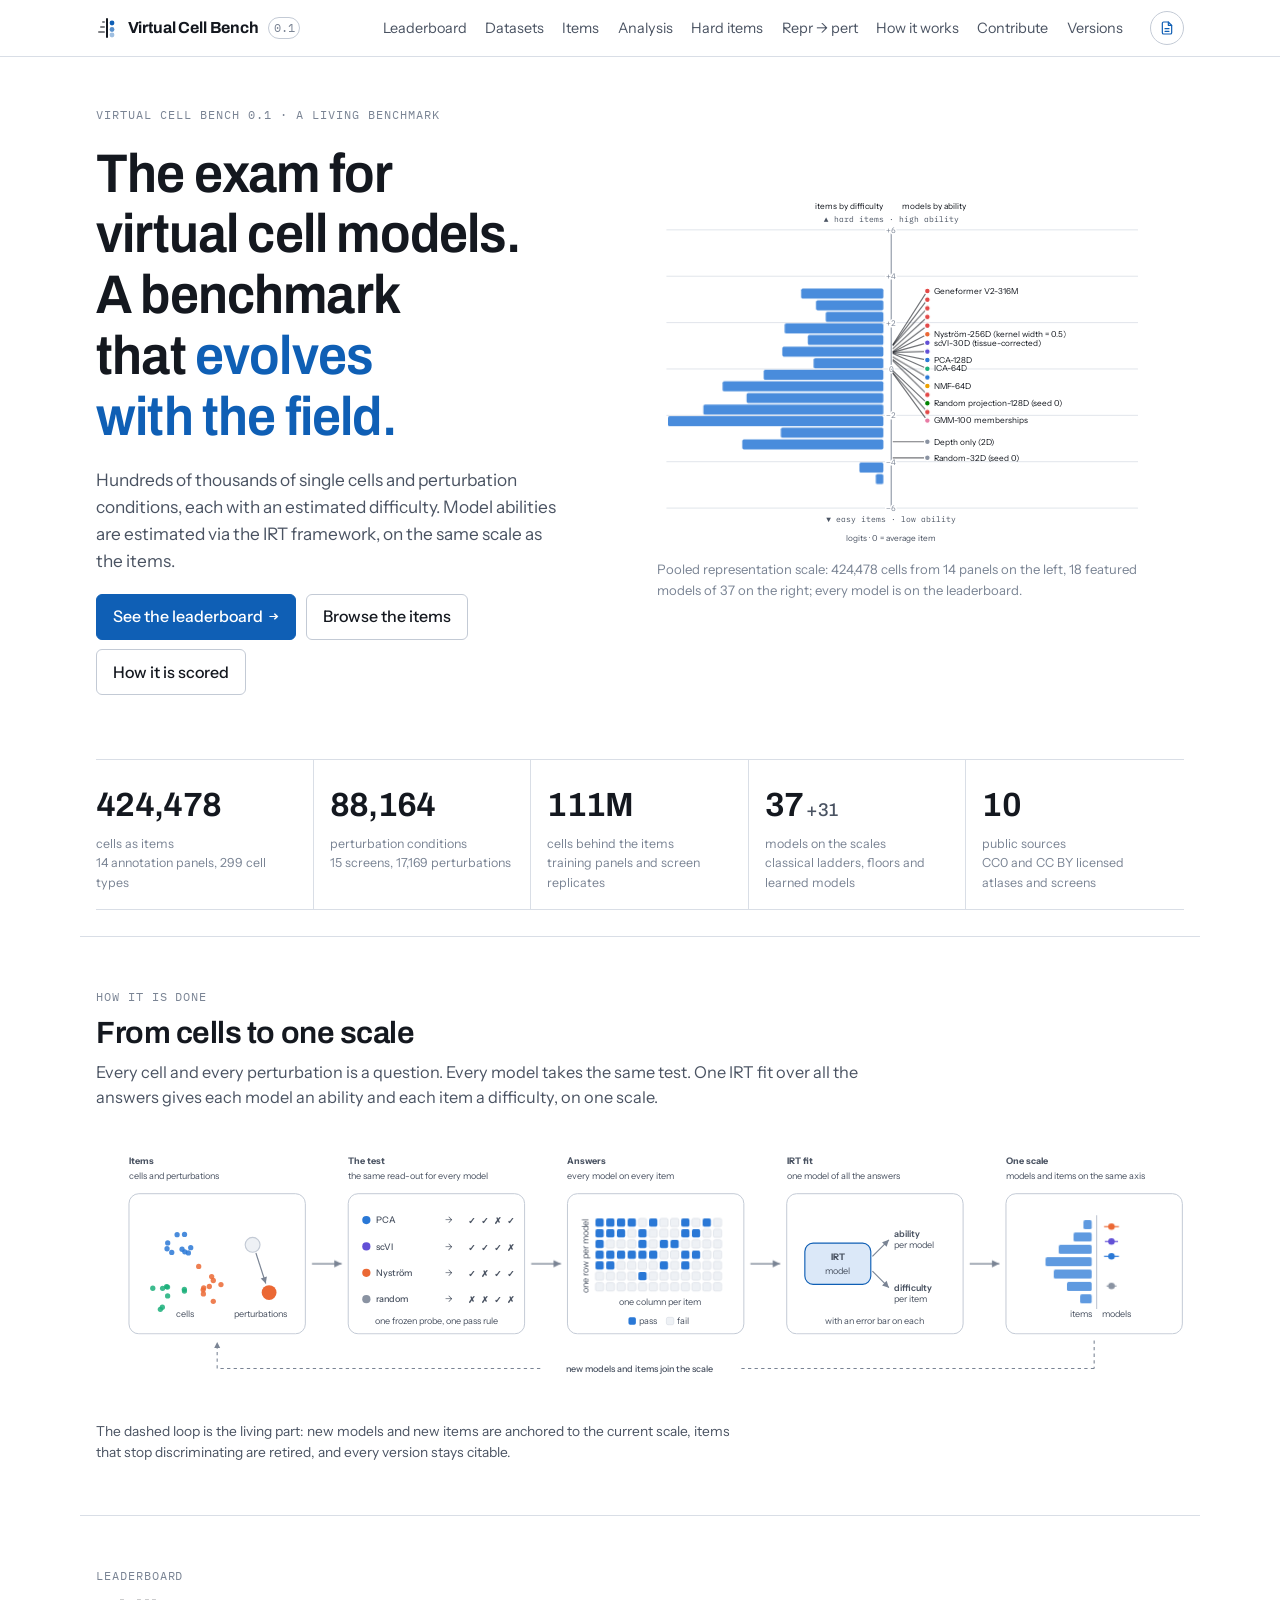
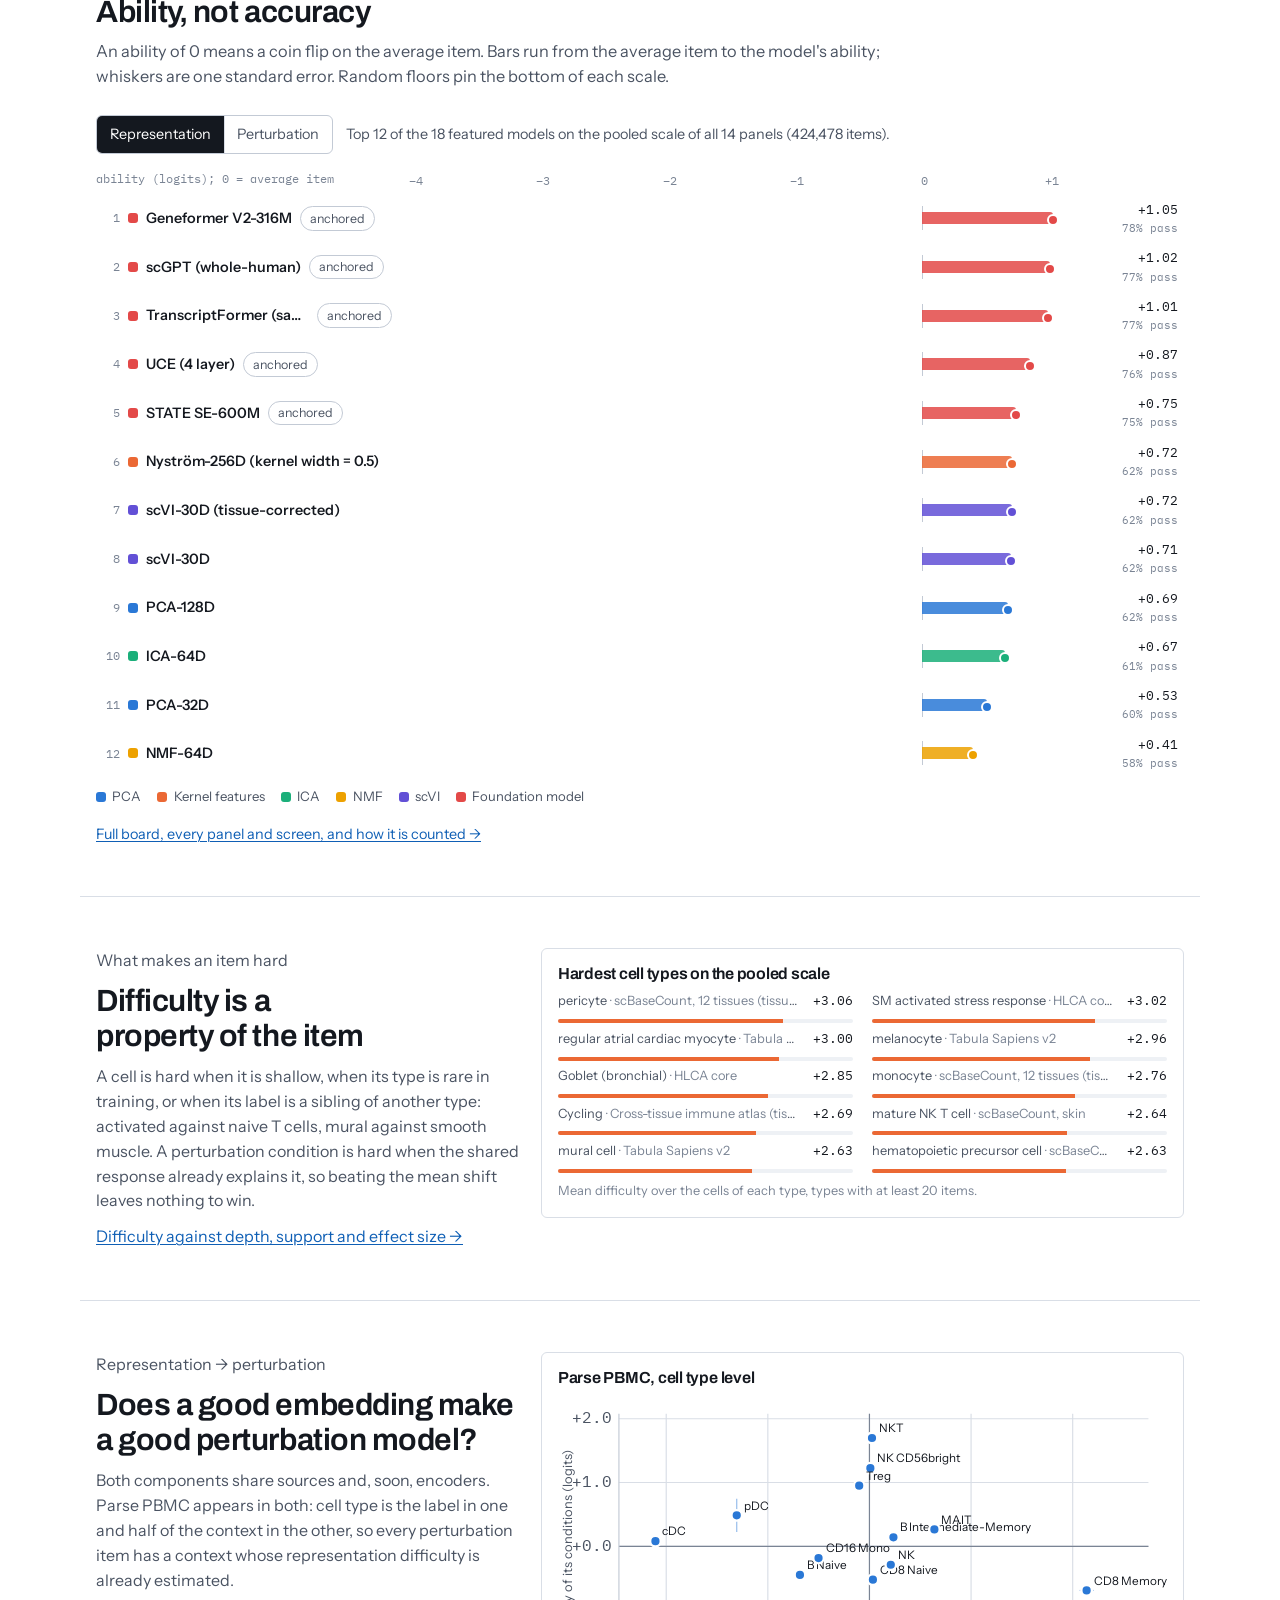
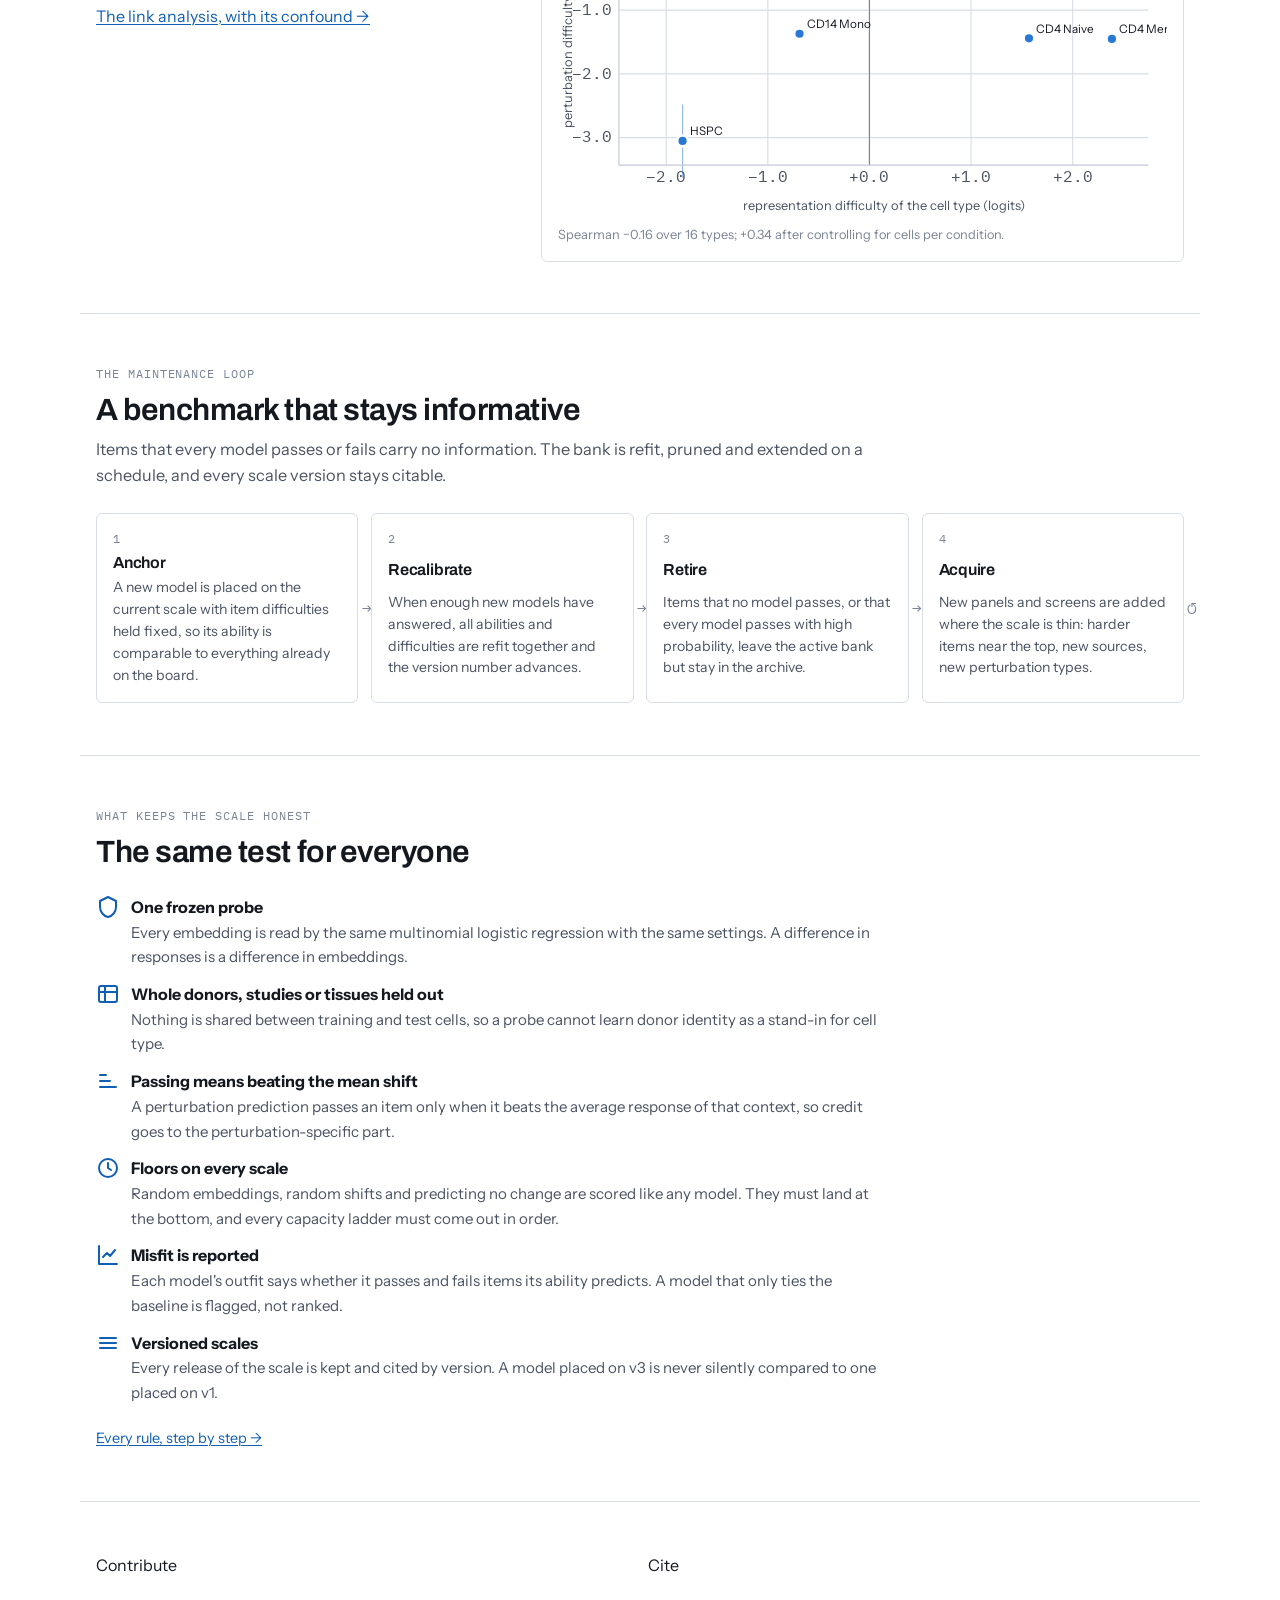
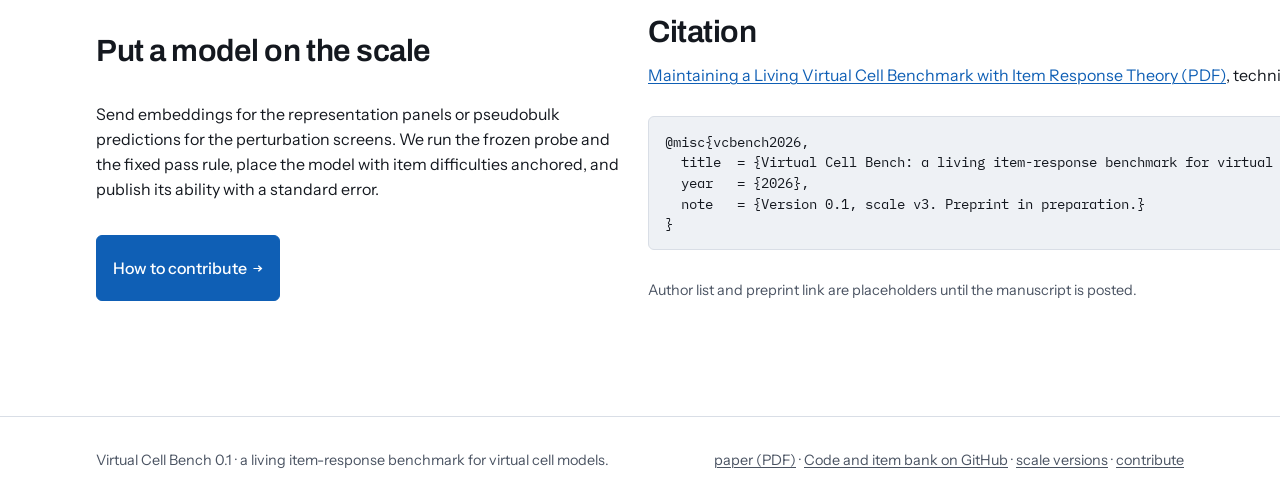
==== commit 02bc394a: "Publish site from vc-benchmark 62c2538 (2026-10-27)" ====
--- a/index.html
+++ b/index.html
@@ -9,8 +9,8 @@
 <link rel="preconnect" href="https://fonts.googleapis.com">
 <link rel="preconnect" href="https://fonts.gstatic.com" crossorigin>
 <link rel="stylesheet" href="https://fonts.googleapis.com/css2?family=Archivo:wdth,wght@62..125,400..800&family=Instrument+Sans:wght@400;500;600&family=IBM+Plex+Mono:wght@400;500&display=swap">
-<link rel="stylesheet" href="assets/site.css">
-<script type="module" src="assets/app.js"></script>
+<link rel="stylesheet" href="assets/site.css?v=9eaa846c13">
+<script type="module" src="assets/app.js?v=9eaa846c13"></script>
 </head>
 <body data-page="home" data-base="./">
 <div id="nav"></div>
@@ -327,7 +327,7 @@
       <div class="prose">
         <p class="kicker">Cite</p>
         <h2>Citation</h2>
-        <p><a href="virtual-cell-bench-0.1.pdf">Maintaining a Living Virtual Cell Benchmark with Item Response Theory (PDF)</a>, technical report, 2026.</p>
+        <p><a href="virtual-cell-bench-0.1.pdf" target="_blank" rel="noopener">Maintaining a Living Virtual Cell Benchmark with Item Response Theory (PDF)</a>, technical report, 2026.</p>
         <div class="cite"><pre id="bib">@misc{vcbench2026,
   title  = {Virtual Cell Bench: a living item-response benchmark for virtual cell models},
   year   = {2026},
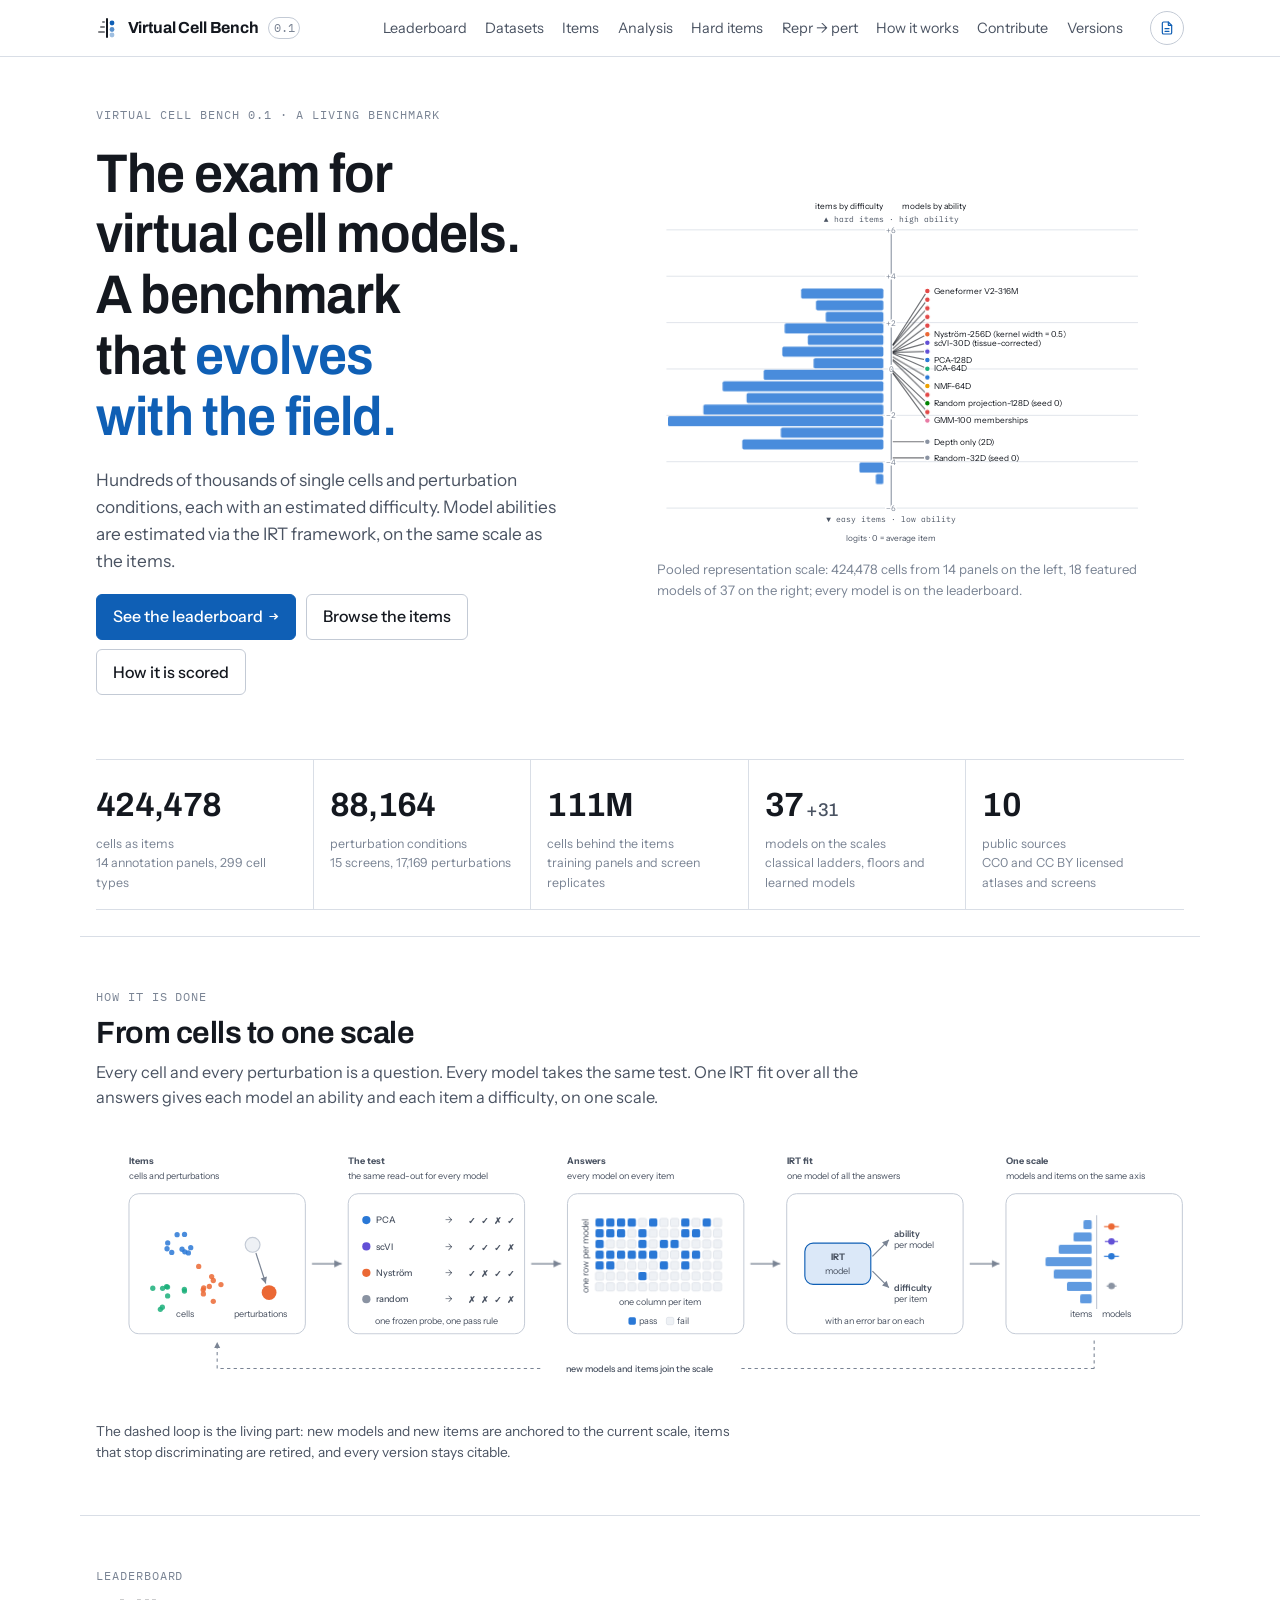
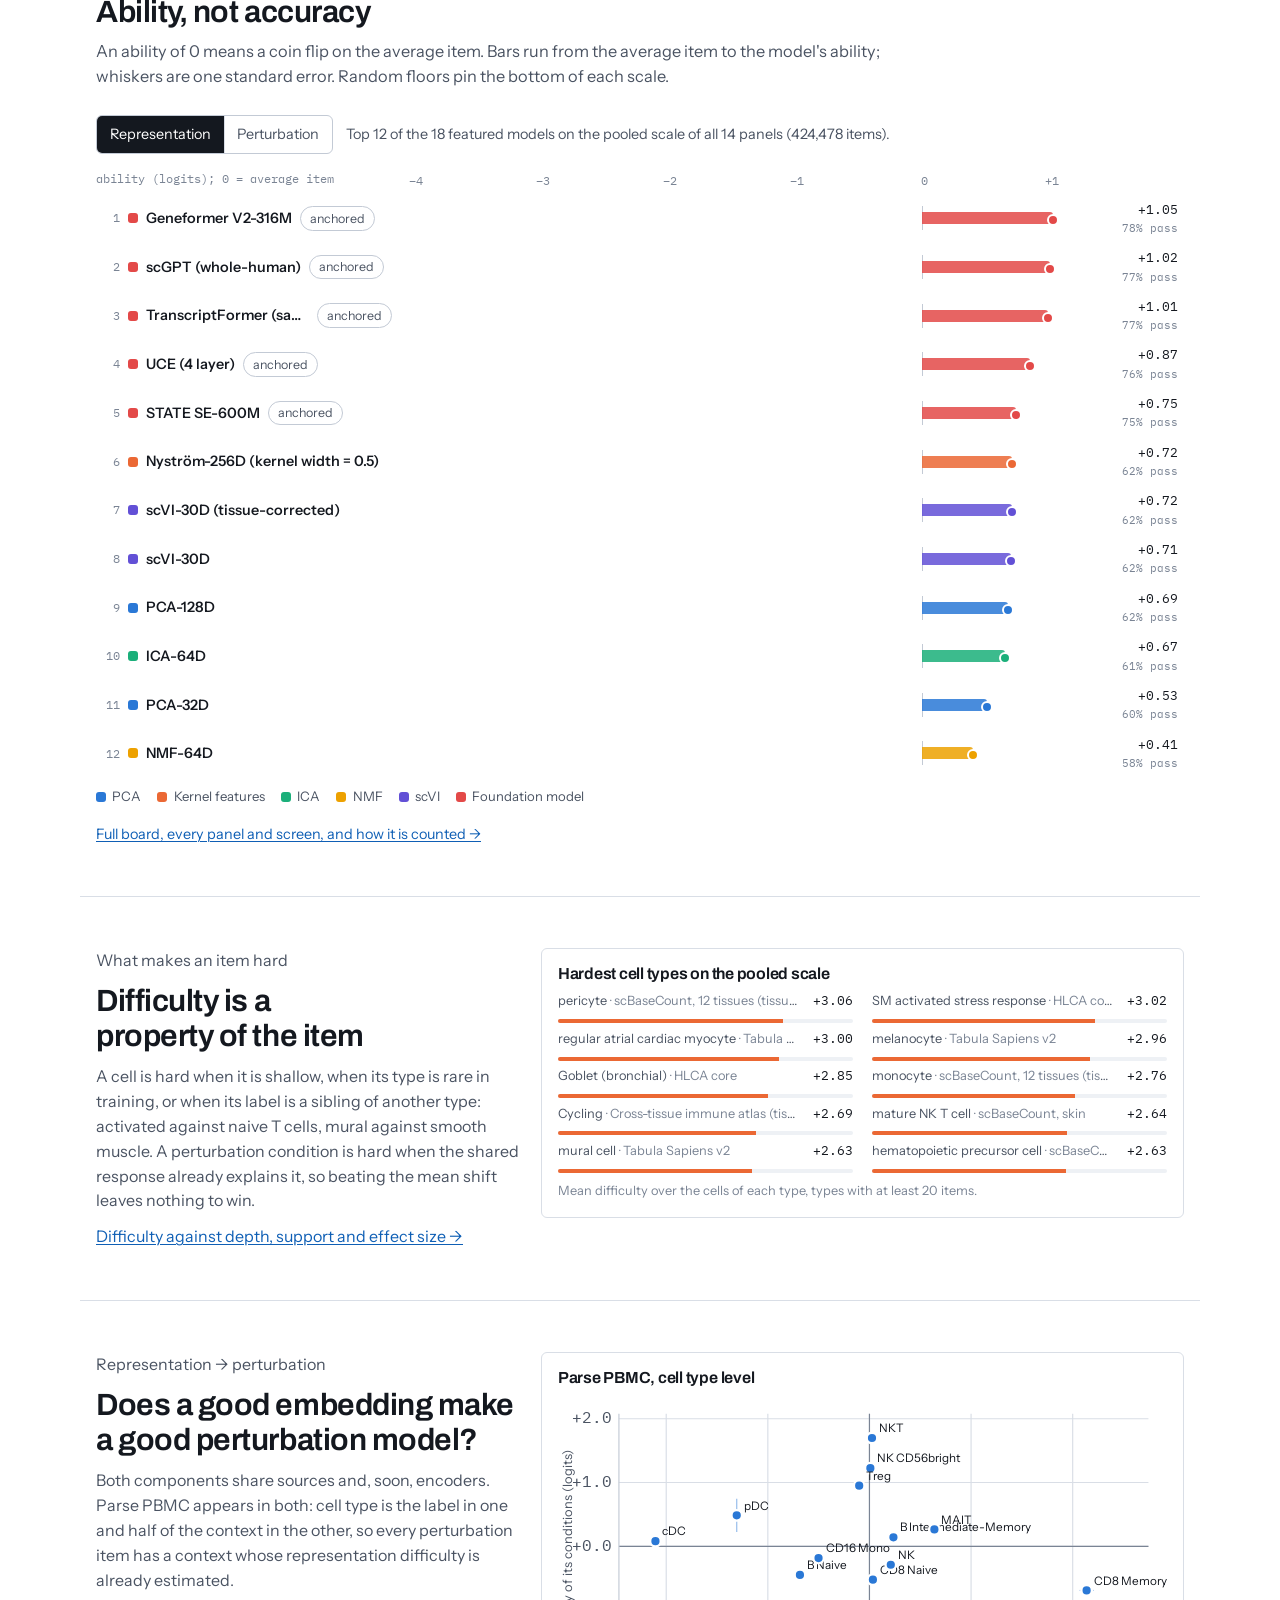
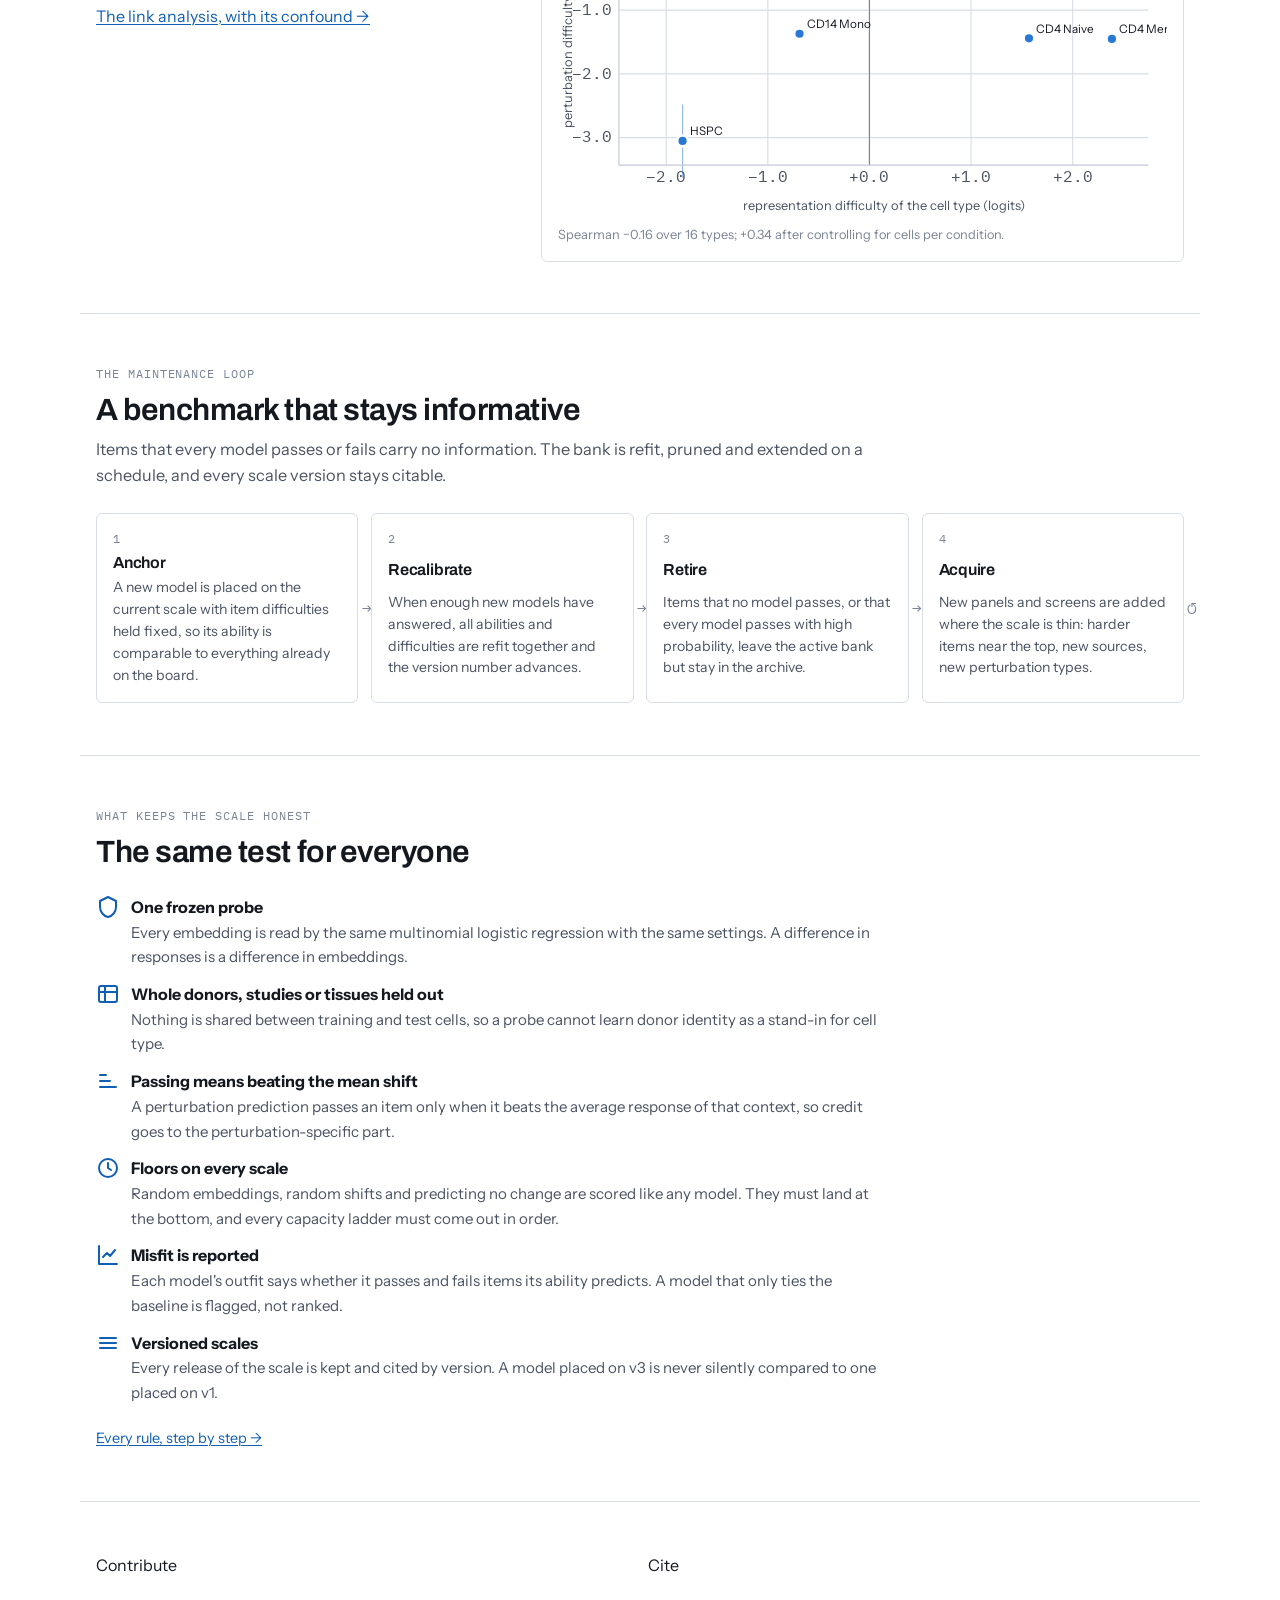
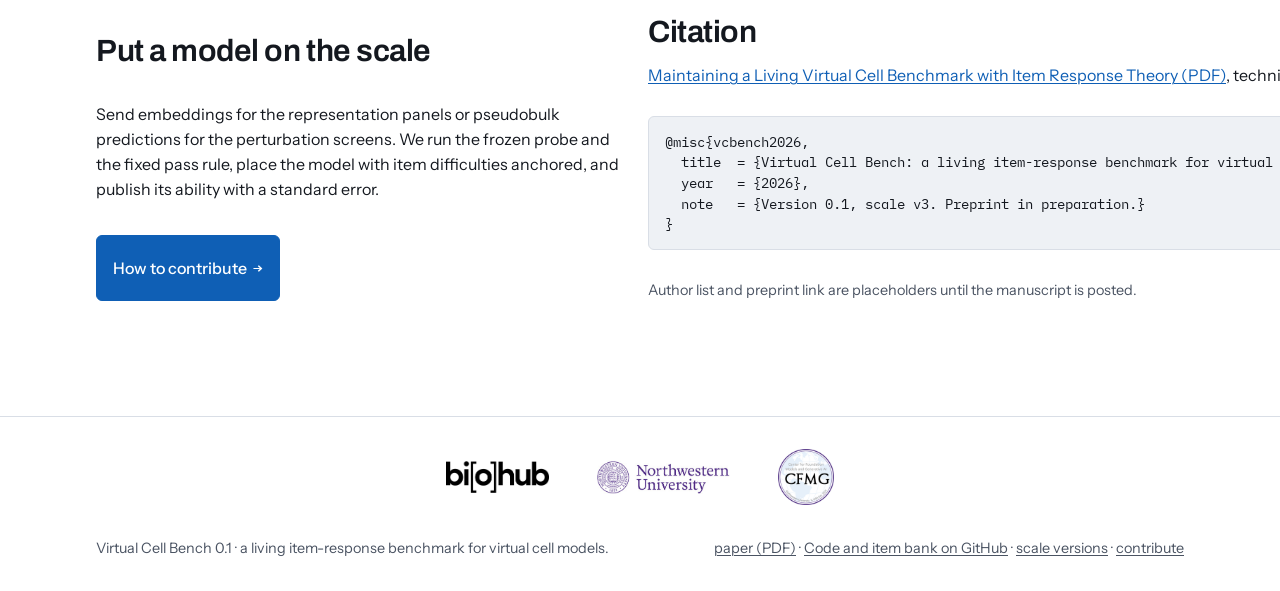
==== commit 7da417b9: "Publish site from vc-benchmark 7099025 (2026-10-28)" ====
--- a/index.html
+++ b/index.html
@@ -9,8 +9,8 @@
 <link rel="preconnect" href="https://fonts.googleapis.com">
 <link rel="preconnect" href="https://fonts.gstatic.com" crossorigin>
 <link rel="stylesheet" href="https://fonts.googleapis.com/css2?family=Archivo:wdth,wght@62..125,400..800&family=Instrument+Sans:wght@400;500;600&family=IBM+Plex+Mono:wght@400;500&display=swap">
-<link rel="stylesheet" href="assets/site.css?v=9eaa846c13">
-<script type="module" src="assets/app.js?v=9eaa846c13"></script>
+<link rel="stylesheet" href="assets/site.css?v=d2bcbd62cb">
+<script type="module" src="assets/app.js?v=d2bcbd62cb"></script>
 </head>
 <body data-page="home" data-base="./">
 <div id="nav"></div>
--- a/assets/site.css
+++ b/assets/site.css
@@ -84,6 +84,8 @@
 .footer { border-top: 1px solid var(--line); margin-top: 4rem; color: var(--fg-2); font-size: 0.9rem; }
 .footer-inner { max-width: var(--wide); margin: 0 auto; padding-block: 2rem; padding-inline: max(16px, env(safe-area-inset-left, 0px)) max(16px, env(safe-area-inset-right, 0px)); display: flex; flex-wrap: wrap; gap: 1rem 2rem; justify-content: space-between; }
 .footer a { color: inherit; }
+.footer-logos { max-width: var(--wide); margin: 0 auto; padding: 2rem max(16px, env(safe-area-inset-left, 0px)) 0; display: flex; flex-wrap: wrap; align-items: center; justify-content: center; gap: 1.5rem 3rem; background: #ffffff; }
+.footer-logos img { display: block; width: auto; max-width: 100%; }
 
 /* ---------- layout ---------- */
 .wrap { max-width: var(--wide); margin: 0 auto; padding-inline: max(16px, env(safe-area-inset-left, 0px)) max(16px, env(safe-area-inset-right, 0px)); }
